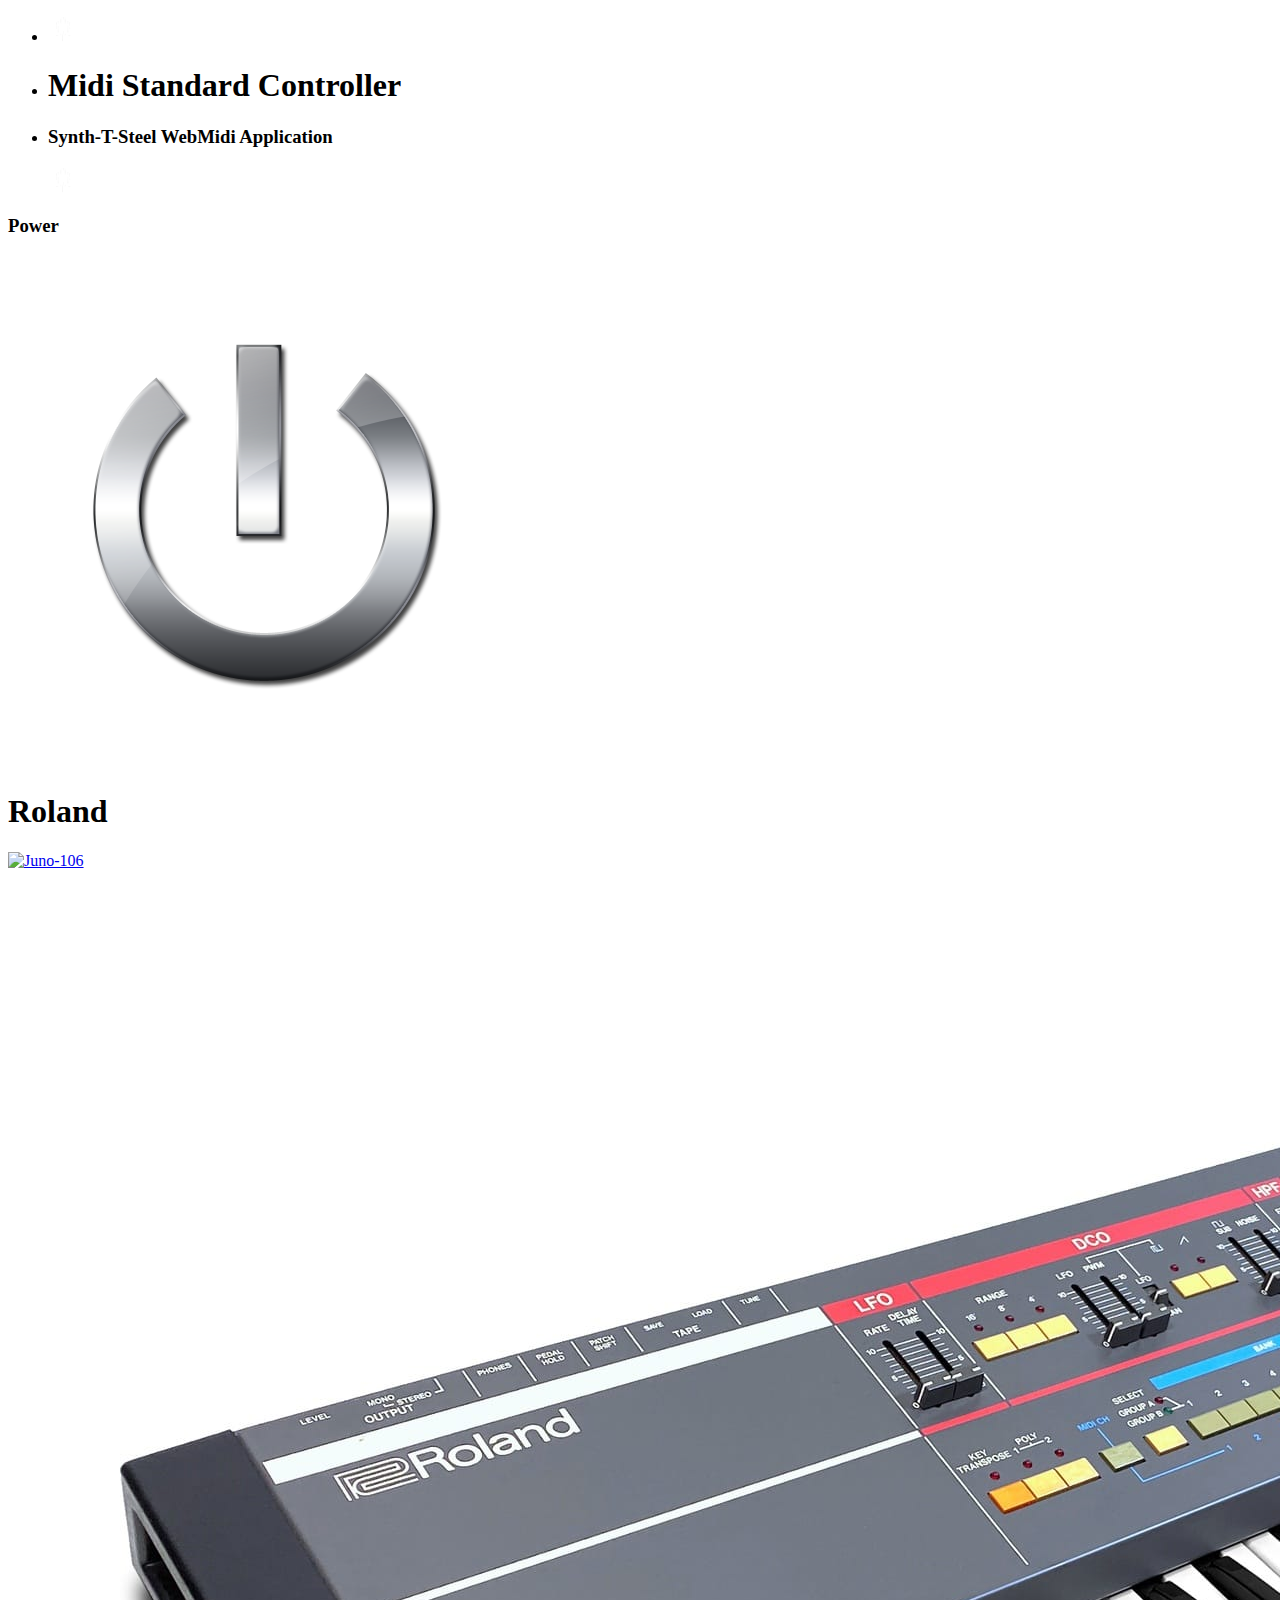
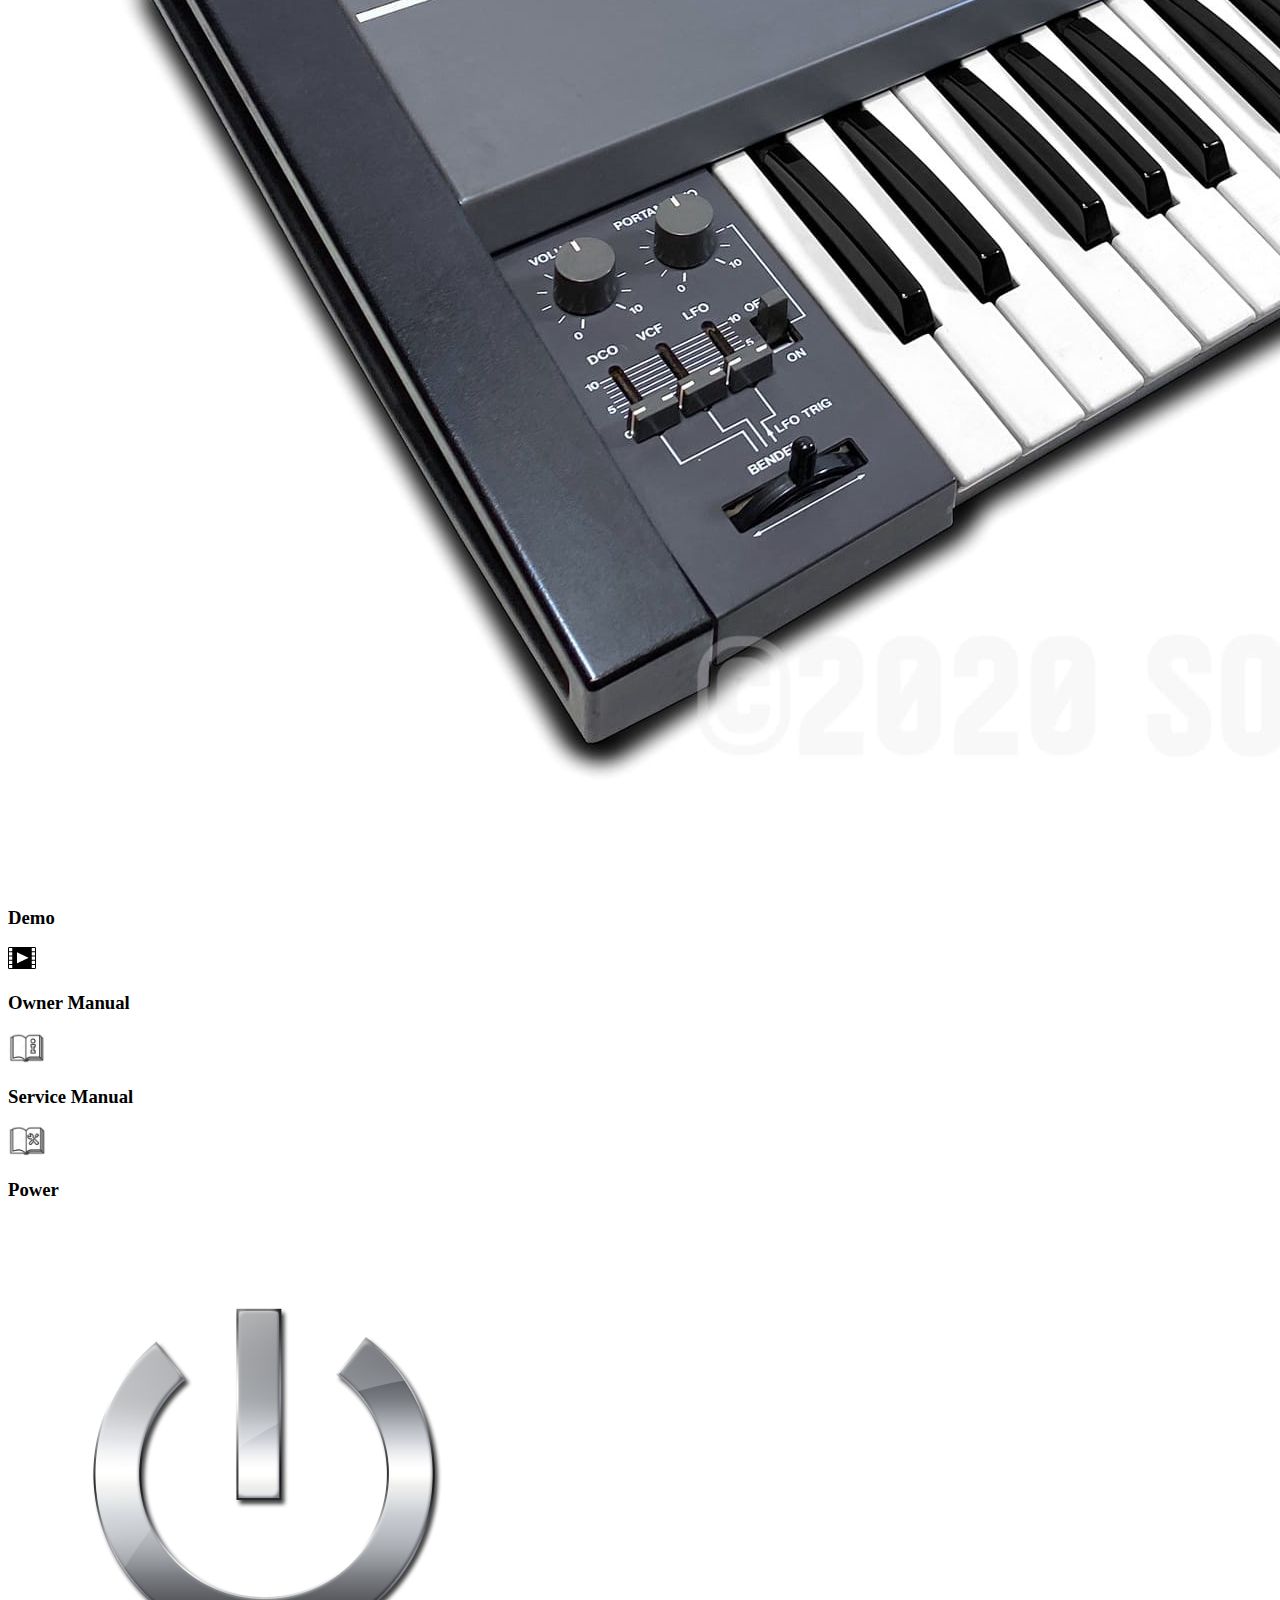
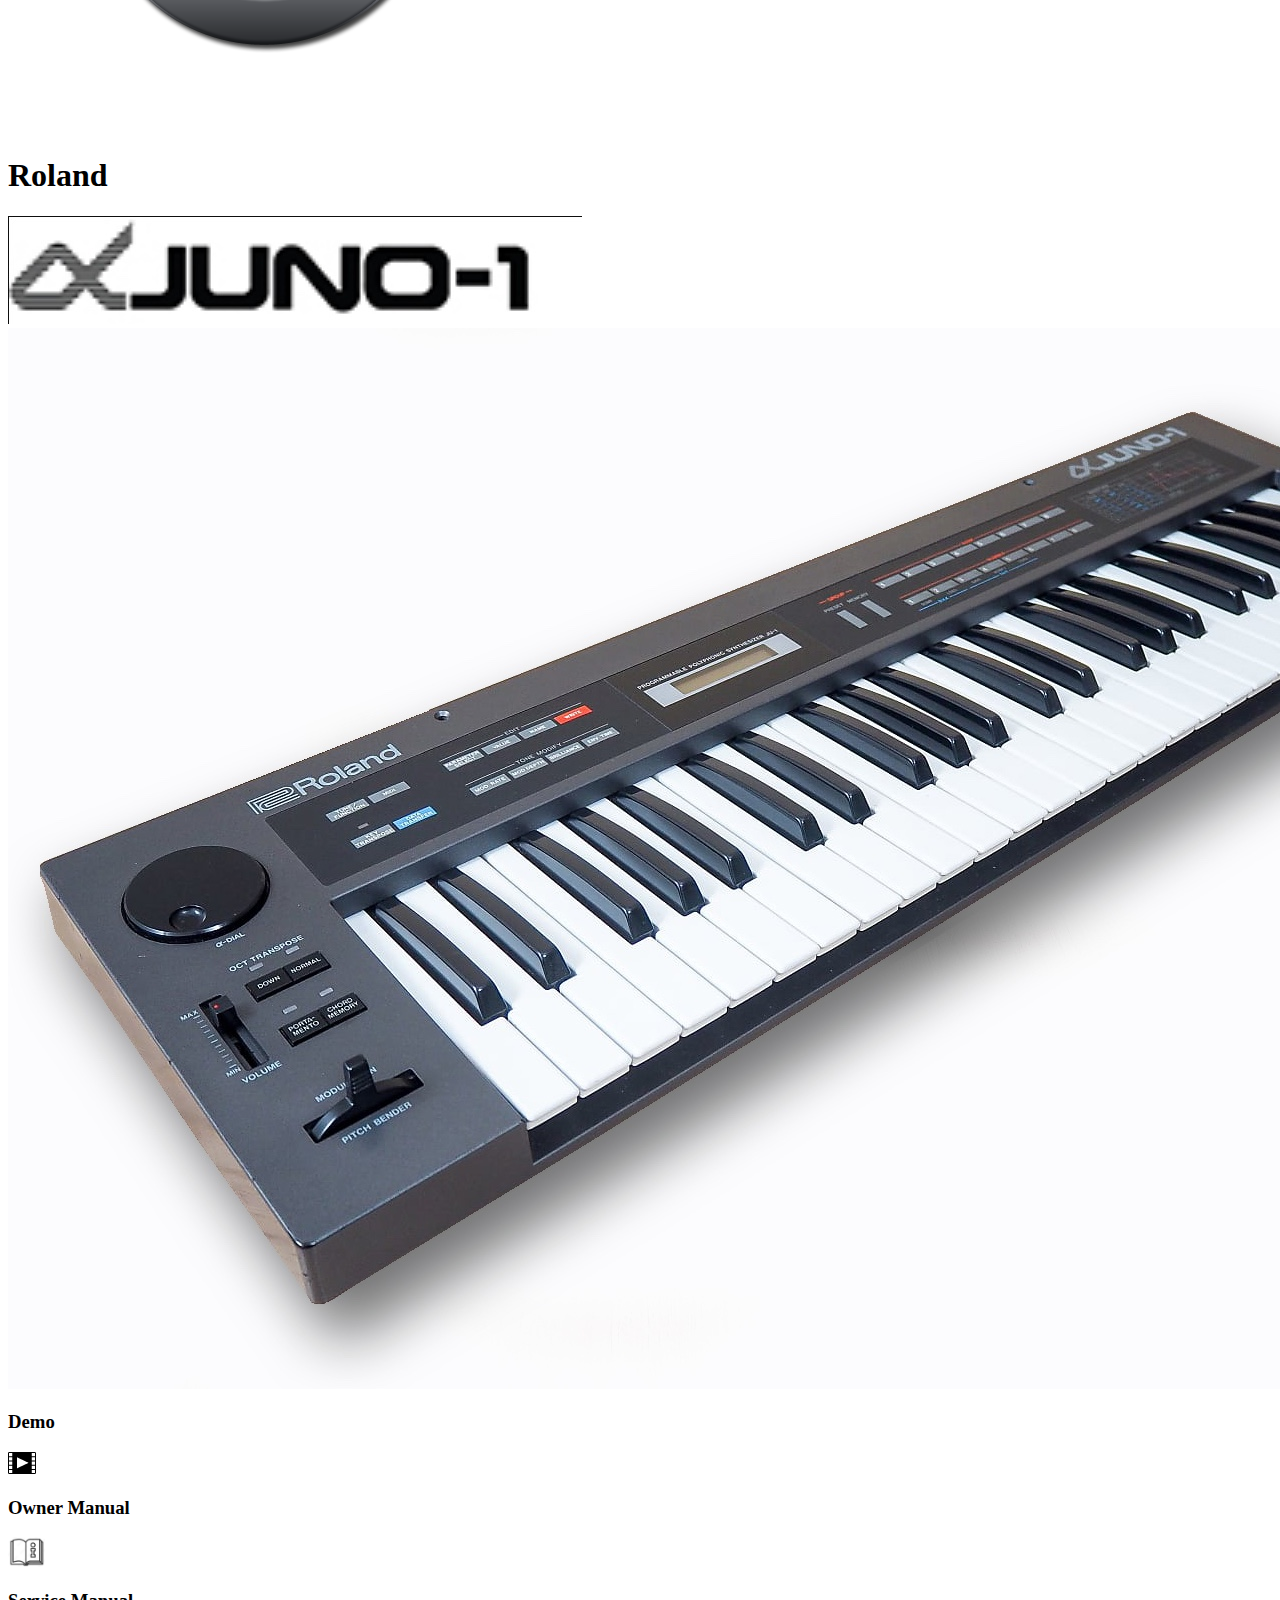
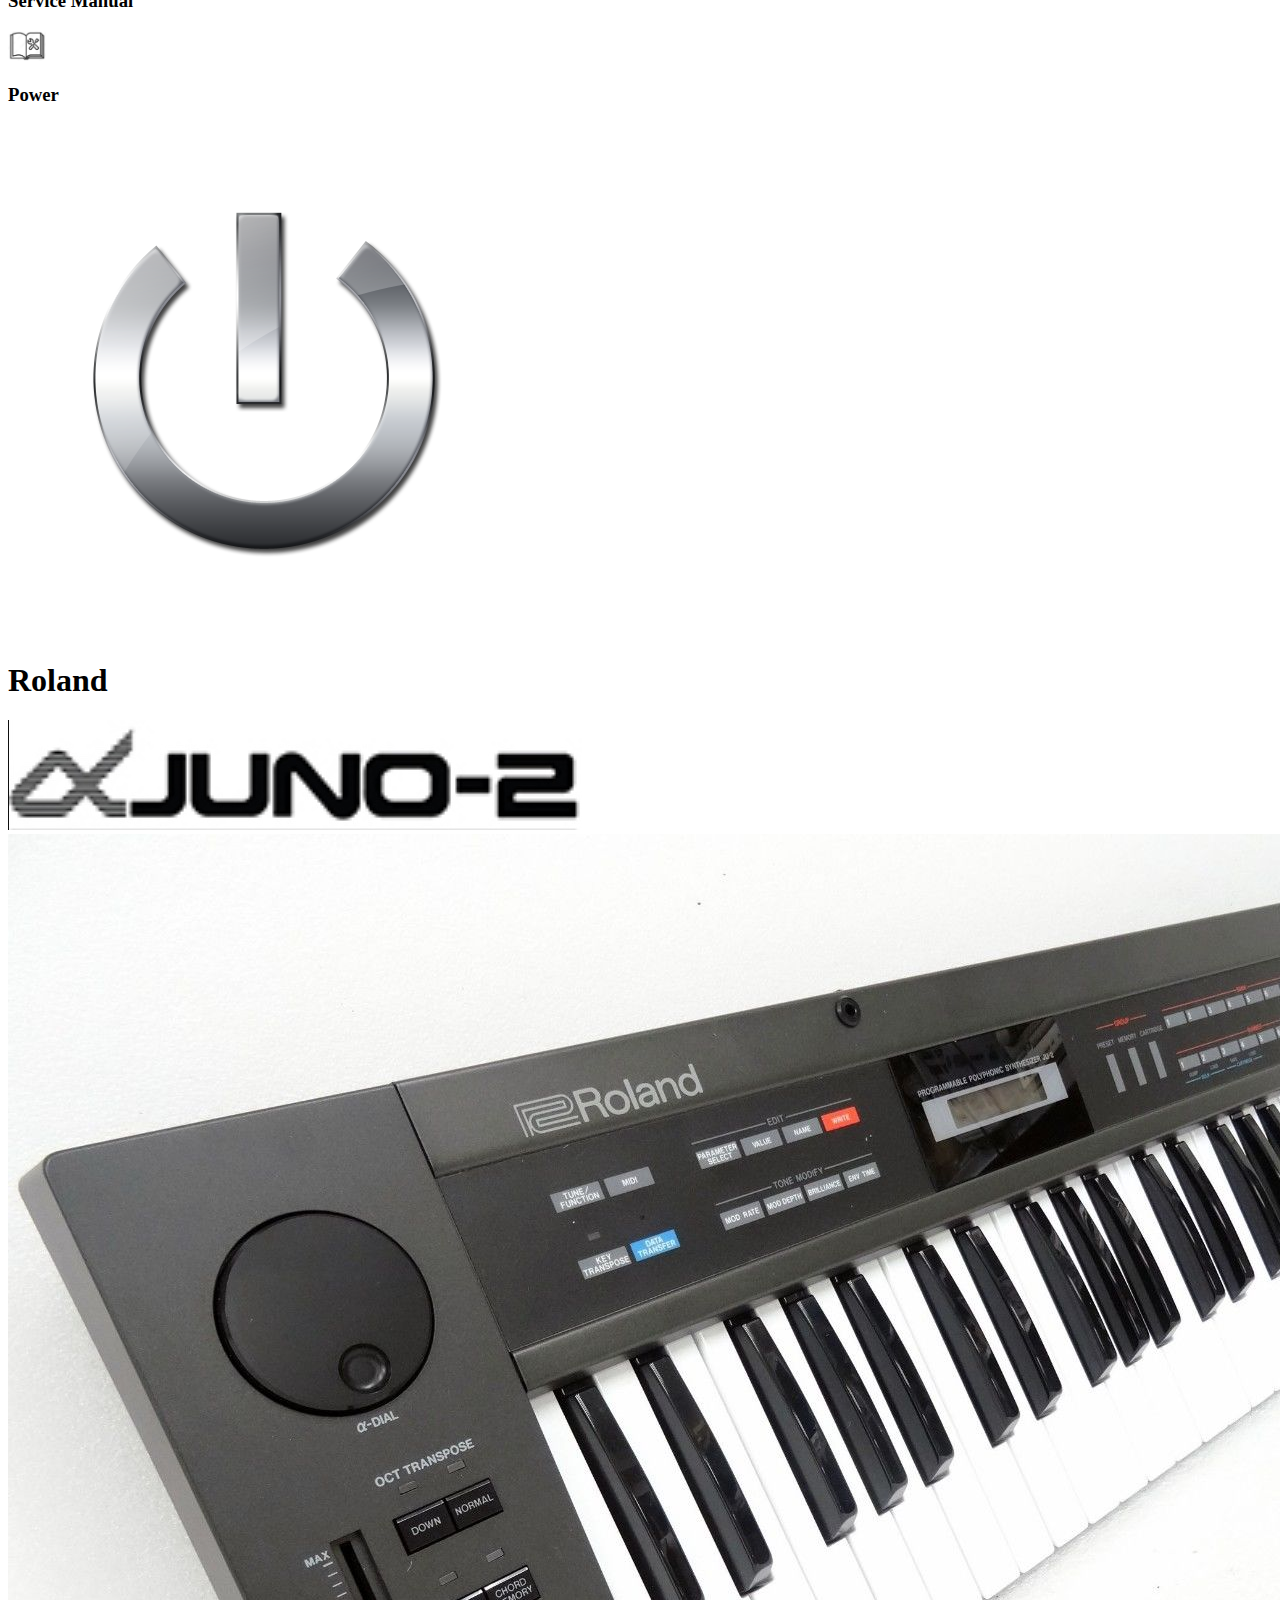
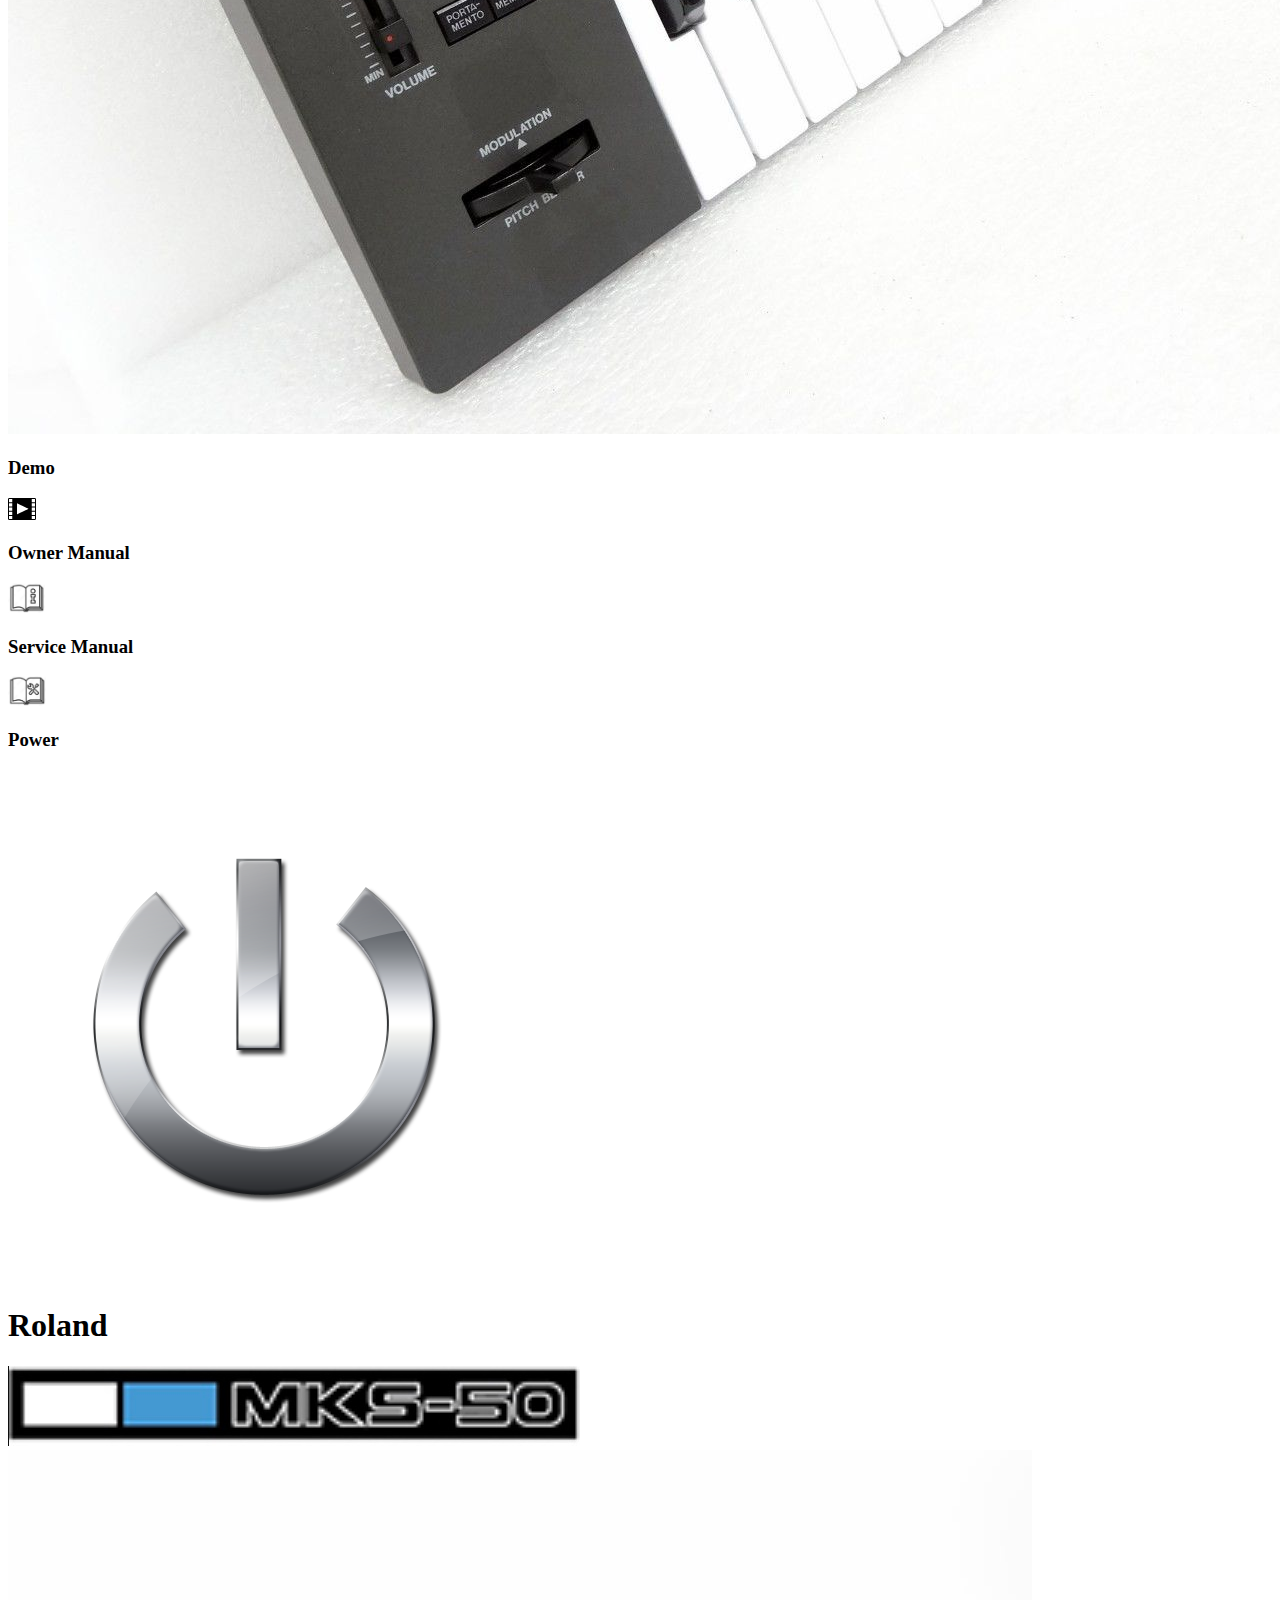
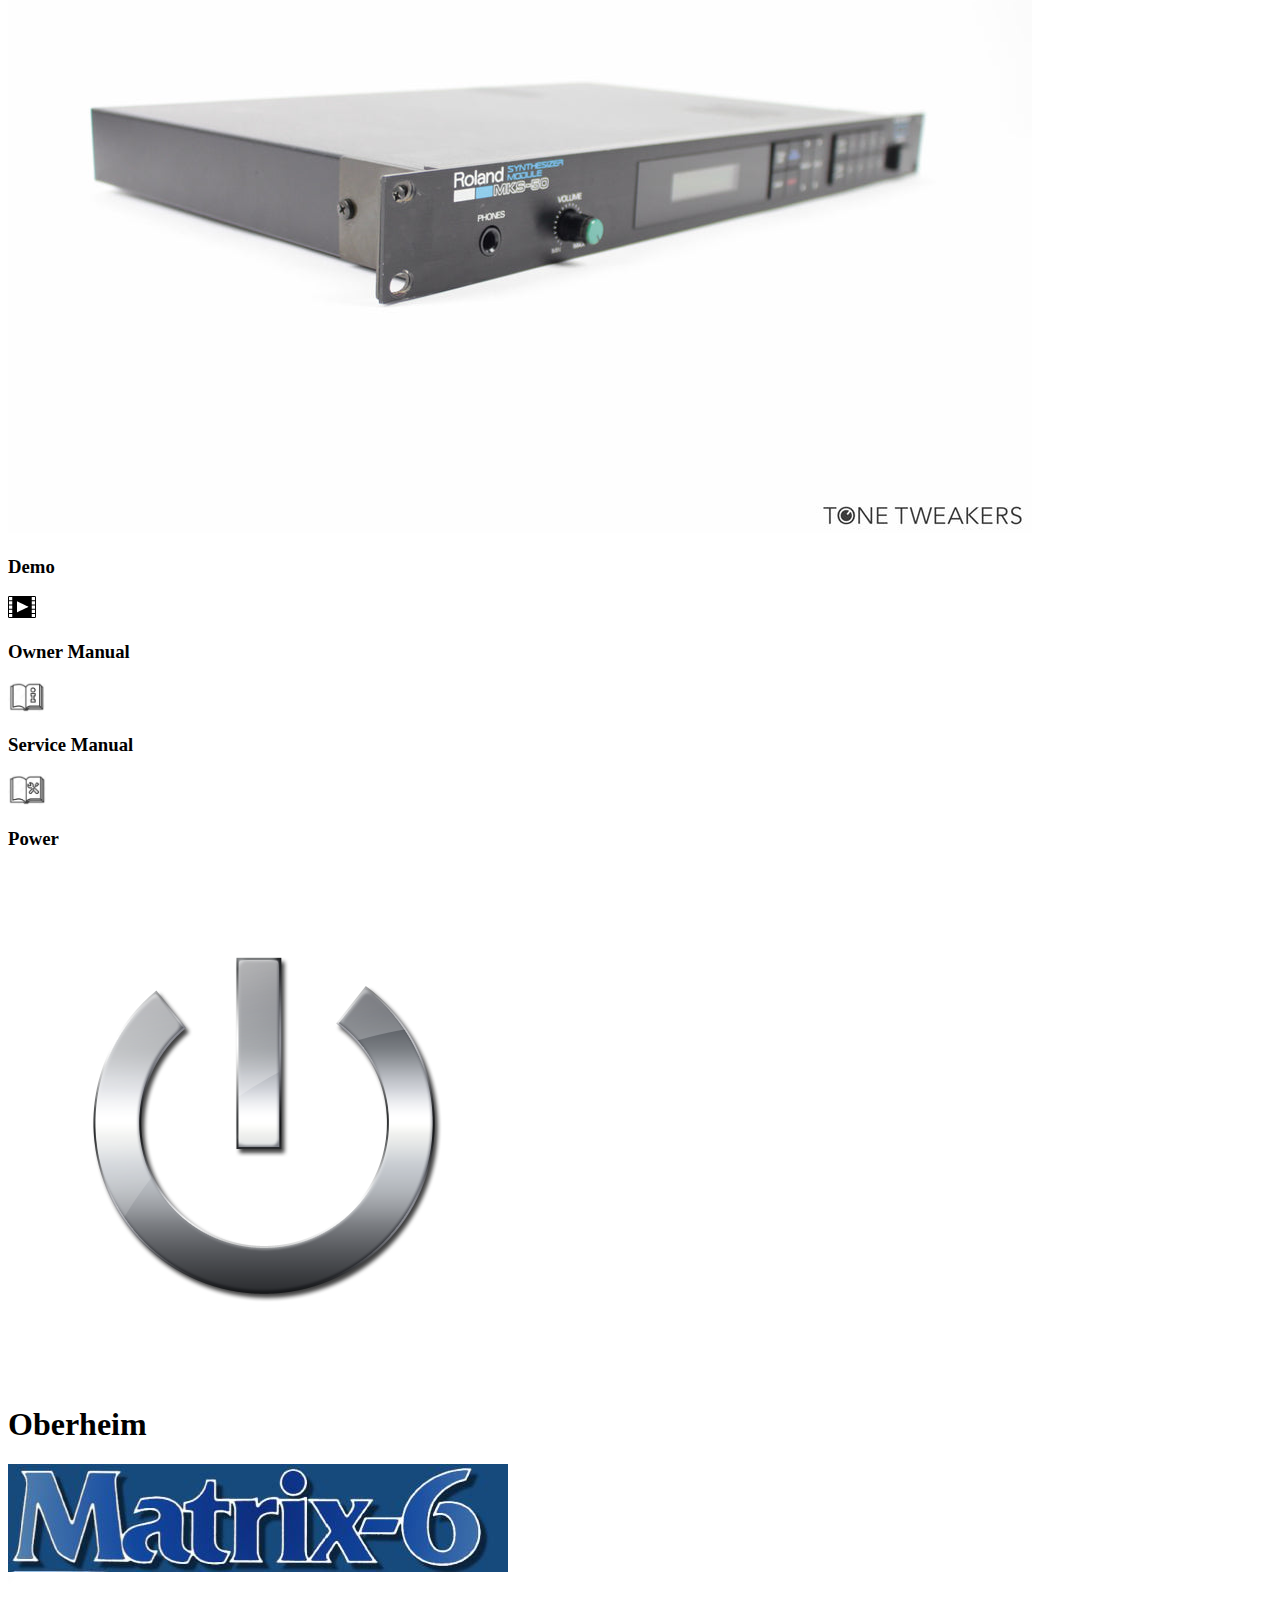
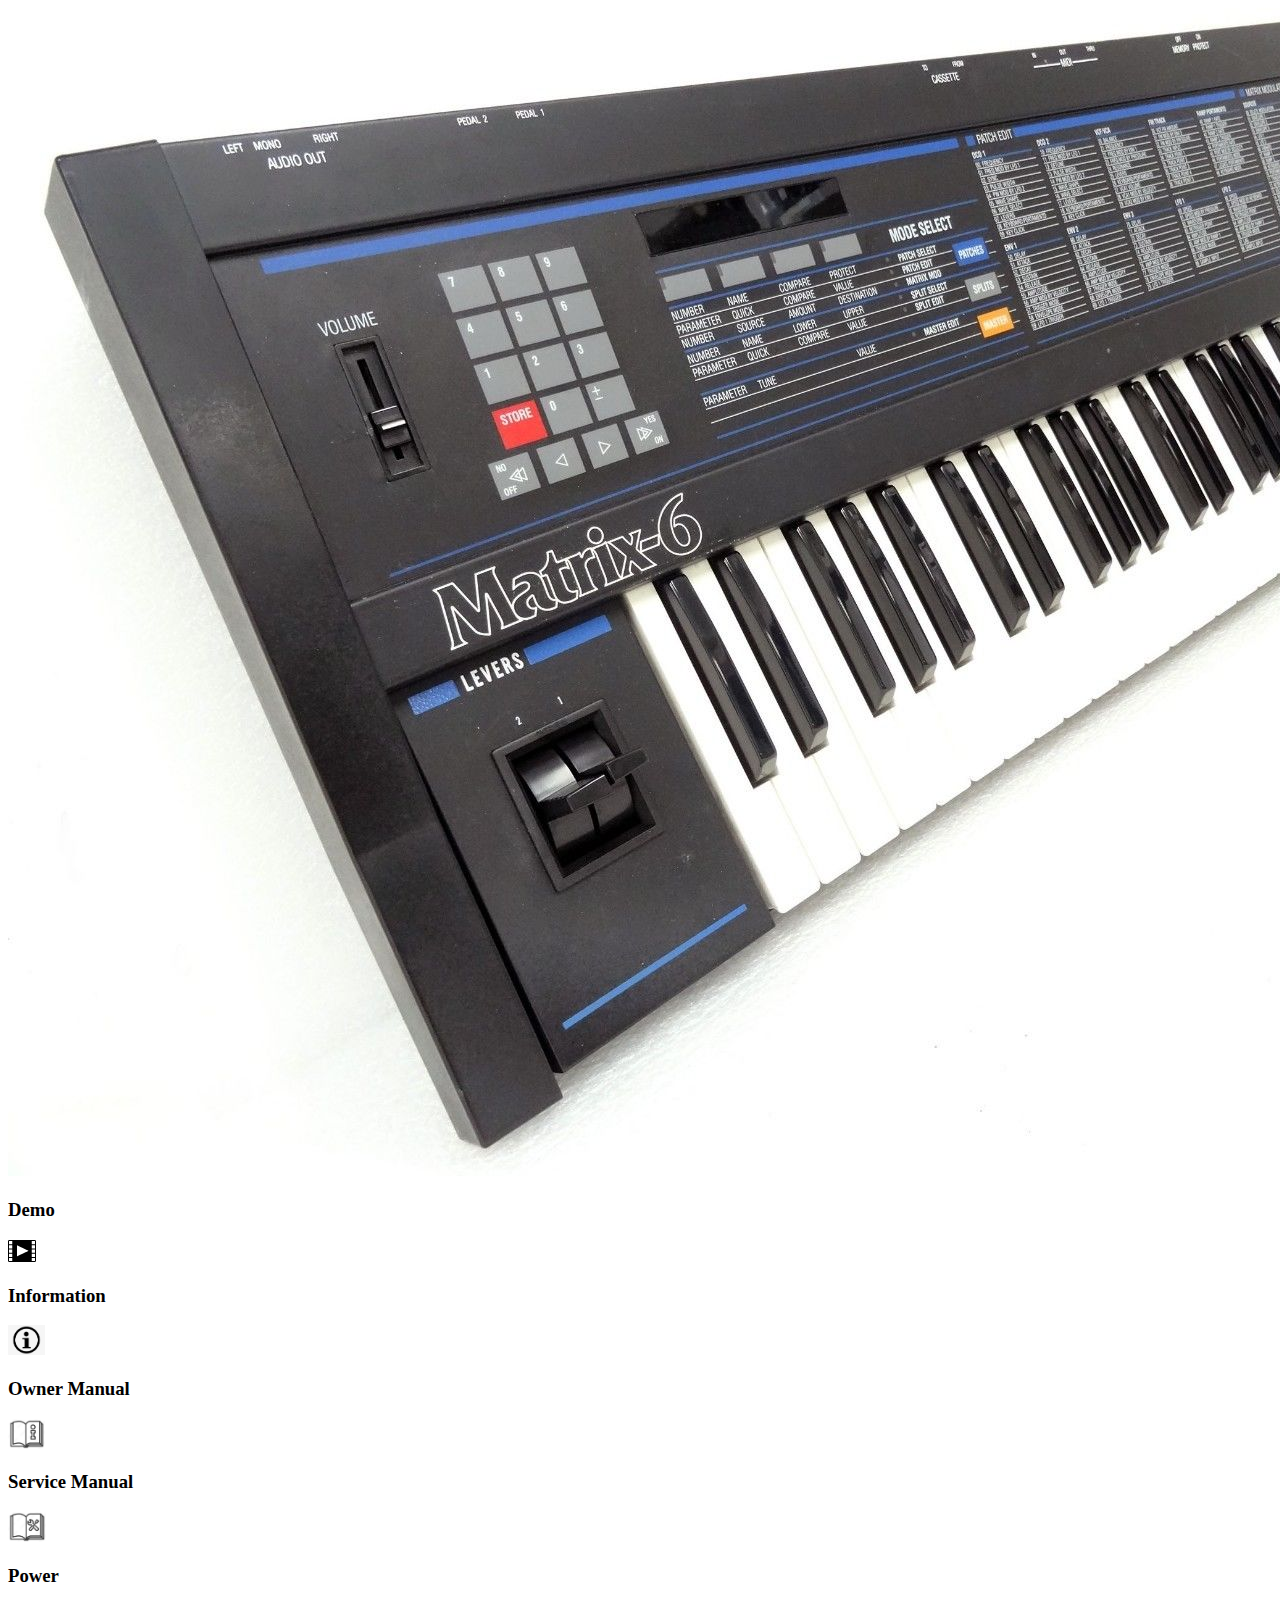
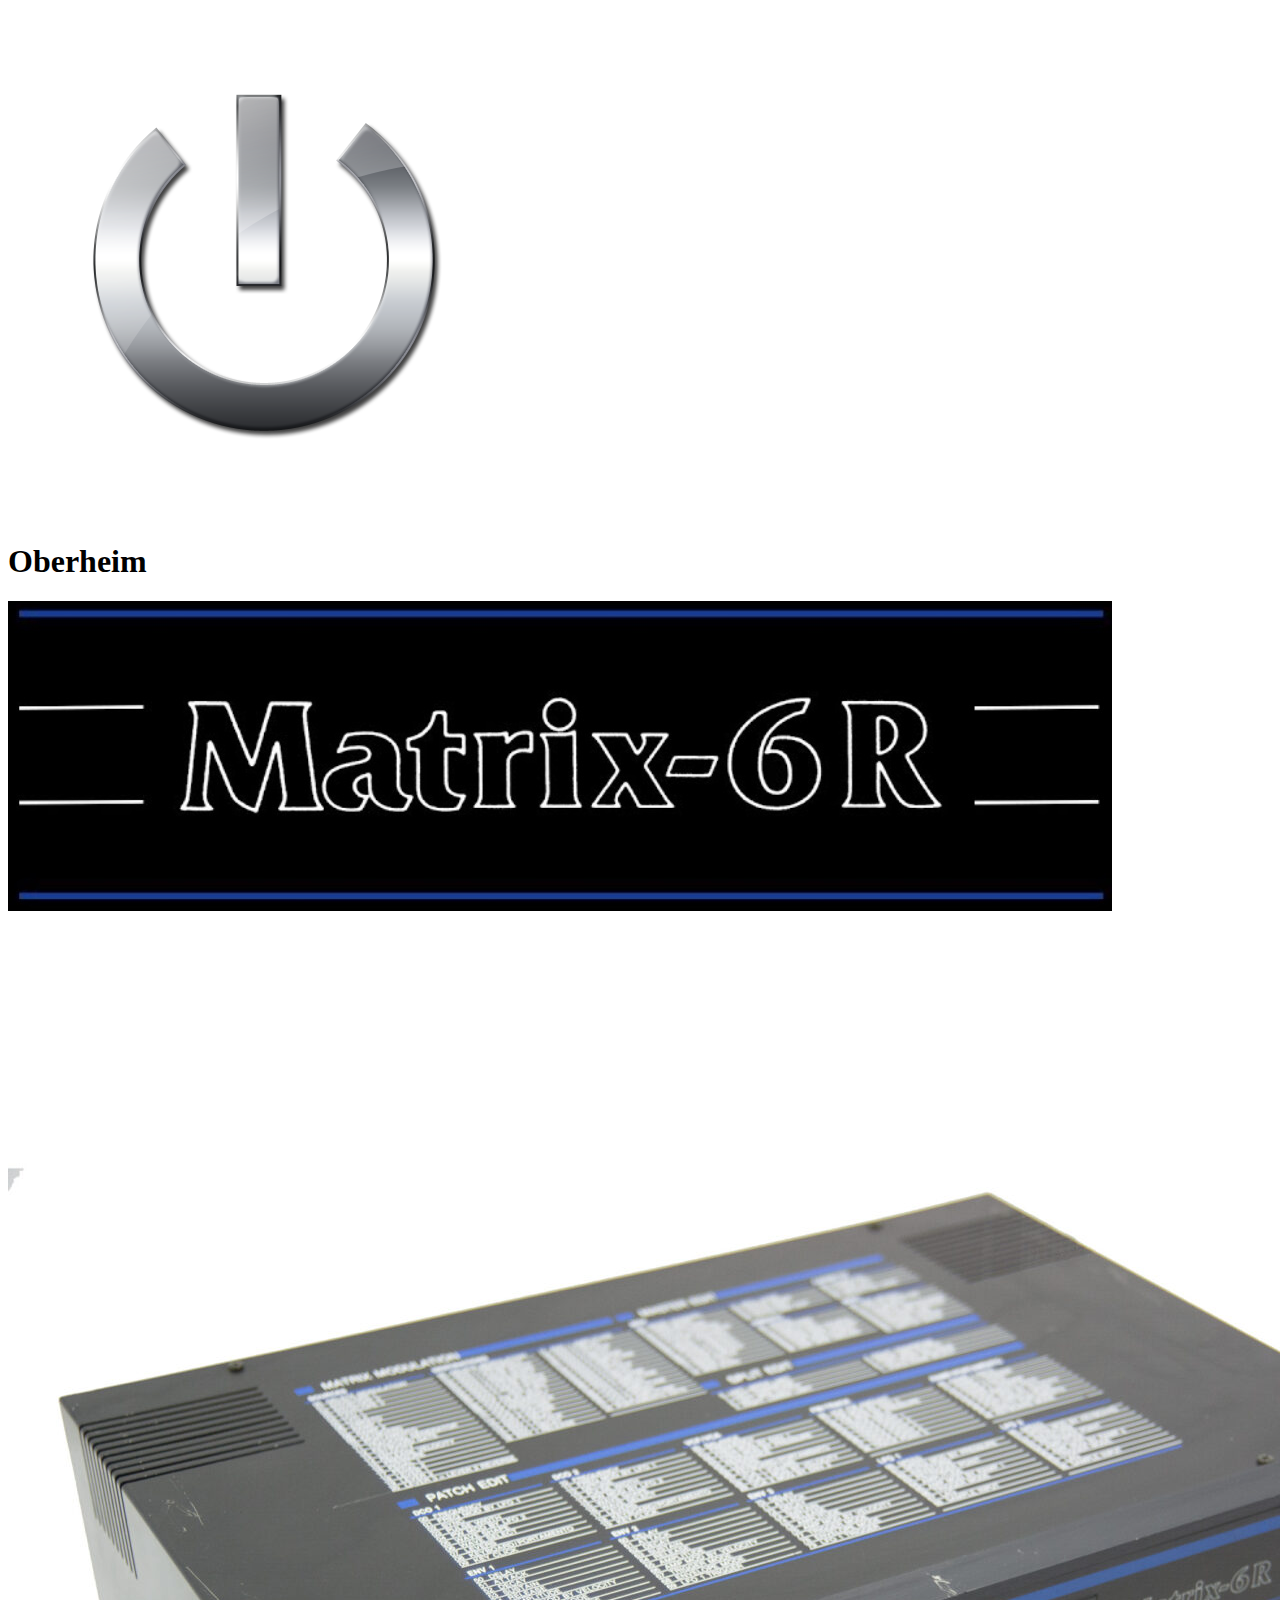
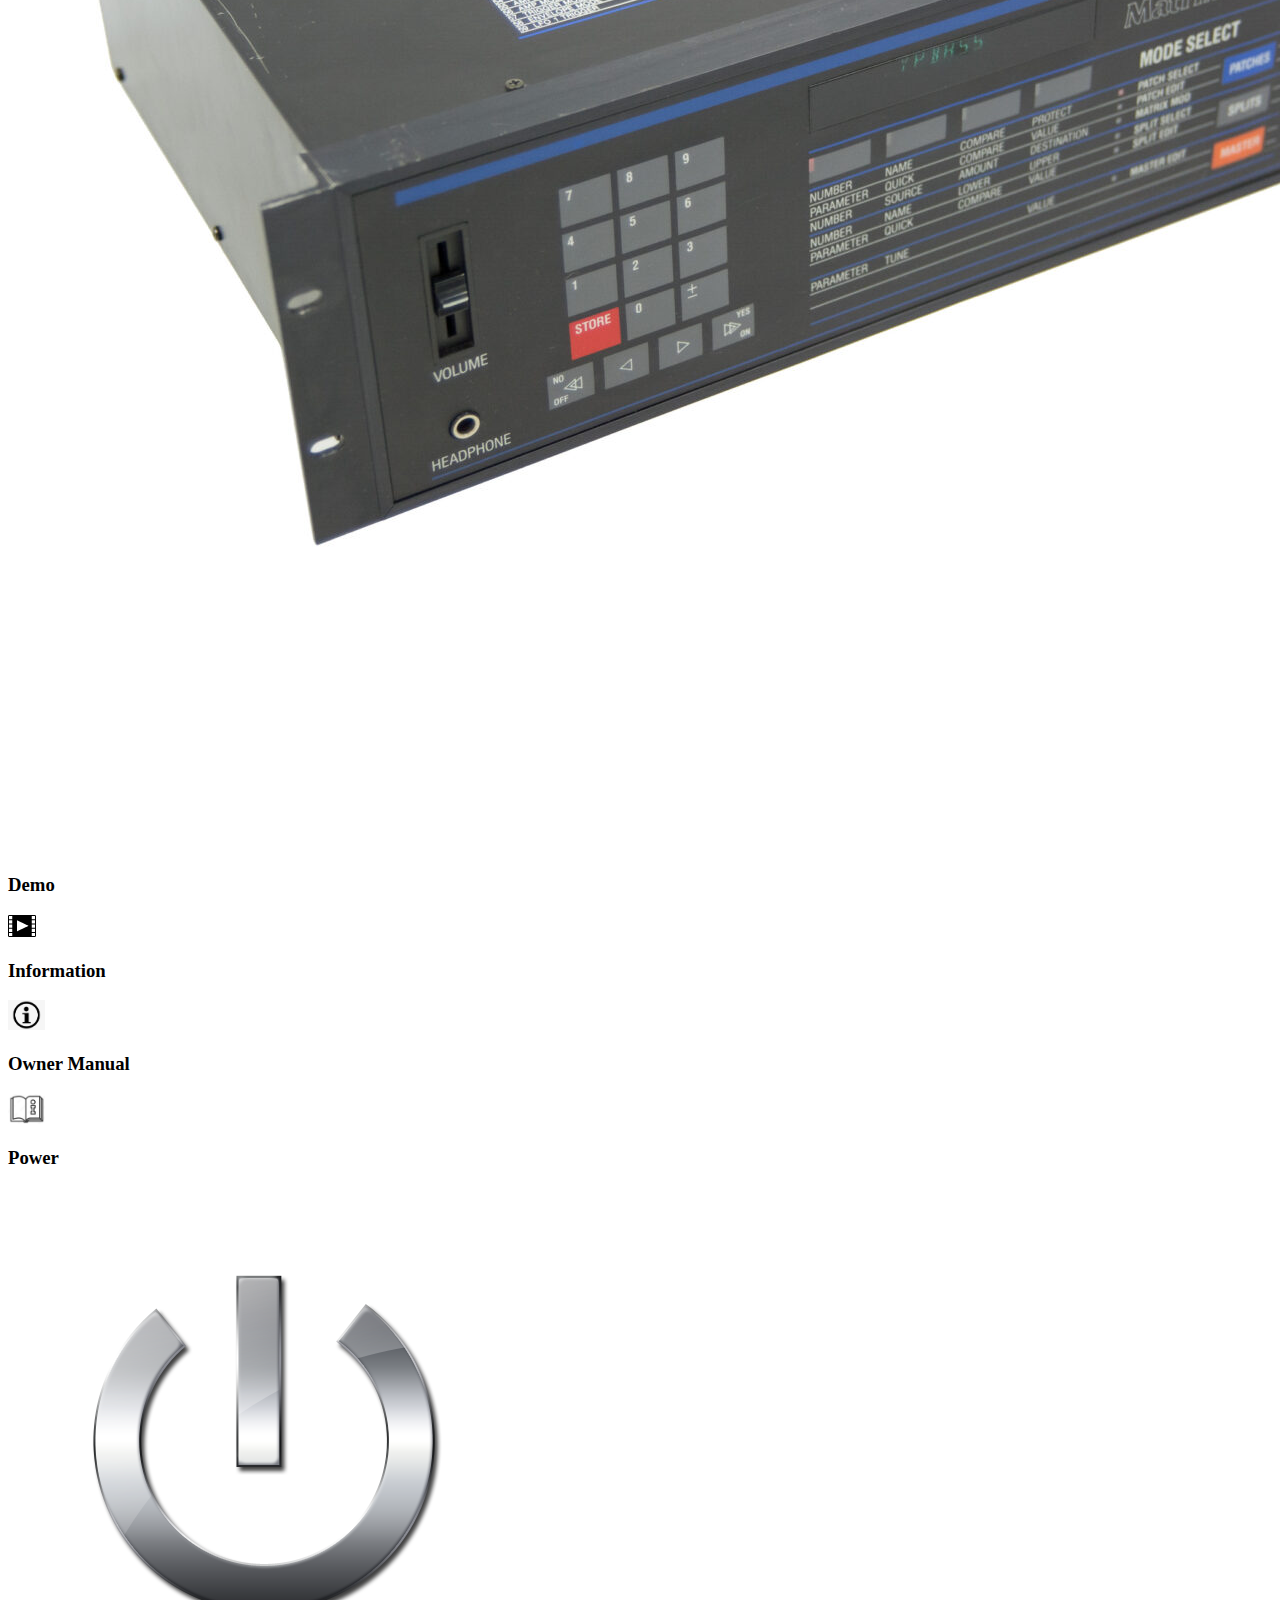
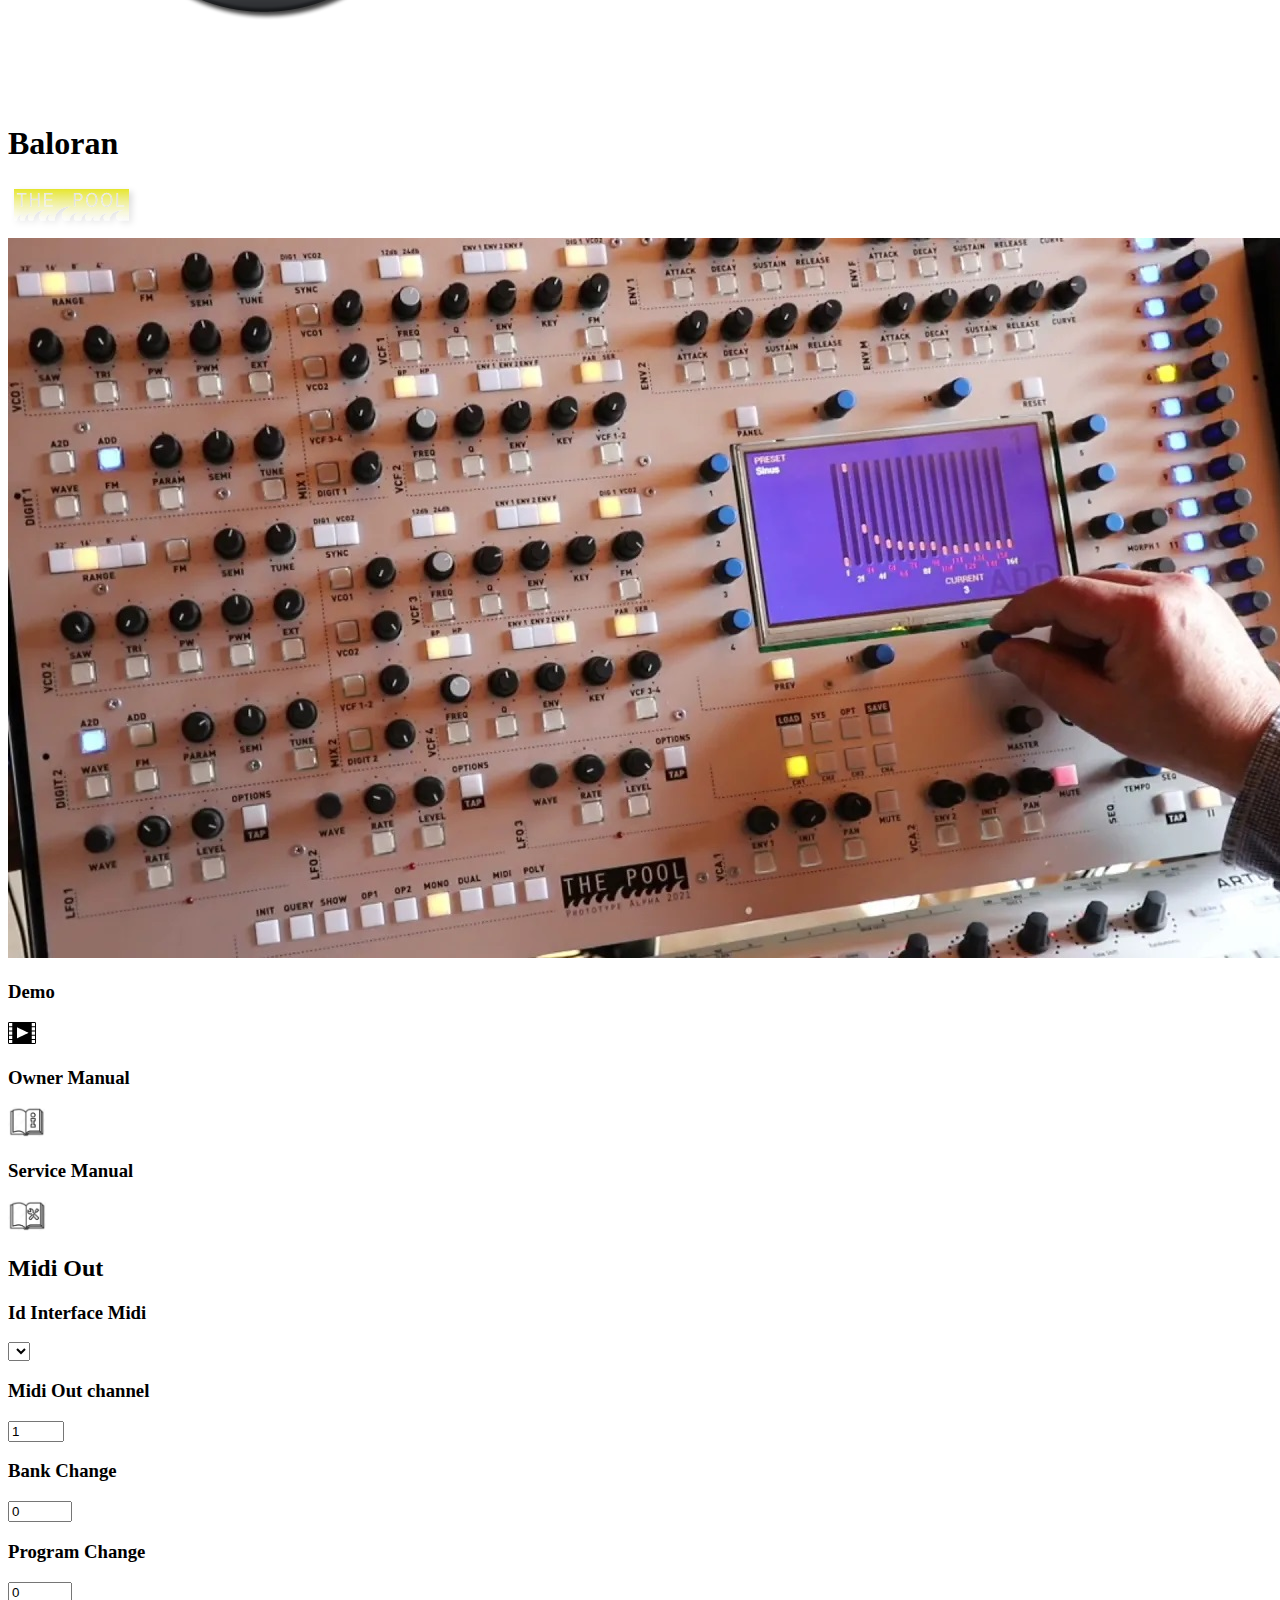
==== index.html @ cd599bf4 "Add files via upload" ====
<!--
    Tony-Steel. 
    30/12/2021. 
    Projet d'application Web Midi
    index.html : Page d'accueil. (Midi Standard)
-->

<!DOCTYPE html>
<html lang="fr">
    <head>
        <meta charset="UTF-8">
        <meta name="viewport" content="width=device-width, initial-scale=1.0">
        <link rel="icon" type="image/png" href="img/icn-STS.png"/>
        <title>T-Steel Web Midi App</title>
        <!-- Lien utile : https://webaudio.github.io/web-midi-api/#webidl-843190470 -->
        
        <link rel="stylesheet" href="css/style.css">   
    </head>


    <body class="unselectable">
        <!--- Barre de navigation -->
        <nav>  
            <ul>
                <li>
                    <div>
                        <img src="img/icn-STS Blanc.png" width="30" height="26" class="">
                    </div>
                </li>
            </ul>
            <ul>
                <li>
                    <h1 >Midi Standard Controller</h1>
                </li>
            </ul>  
            <ul>
                <li>
                    <h3 >Synth-T-Steel WebMidi Application</h3>
                </li>
                <img src="img/icn-STS Blanc.png" width="30" height="26" class="">
            </ul>  
        </nav>
        <!---->
        
        
        <!-- Midi Standard -->
        <main>  
            <!-- Vidéo de présentation -->
            <div class="video invisible"></div>
            <!---->

            <!-- Synths Controllers -->
            <!-- <div id="marques" class="verticale panel"></div> -->
            <div id="marques" class="carousel"></div>
                <!-- https://freefrontend.com/css-carousels/ -->
            <!---->

            <!-- Midi -->
            <section class="midiStandard">

                <!-- Midi Out -->
                <section class="module verticale">
                    <!-- Interface Change -->
                    <div class="verticale">
                        <h2 class="select">Midi Out</h2>
                        <h3  class="select">Id Interface Midi</h3>
                        <select name="intMidiOut" class="intMidi" id="intMidiOut"></select>                        
                        <h3  class="select">Midi Out channel</h3>
                        <input type="number" name="chnMidiOut" id="chnMidiOut" class="val1-16" min="1" max="16" value="1">         

                    <!-- Programme Change -->
                        <h3  class="select">Bank Change</h3>
                        <input type="number" name="bkChgMidiOut" id="bkChgMidiOut" class="val0-127" min="0" max="127" value="0">

                        <h3  class="select">Program Change</h3>
                        <input type="number" name="pgChgMidiOut" id="pgChgMidiOut" class="val0-127" min="0" max="127" value="0">
                    </div>
                    
                </section>  

                <!-- Control Change -->
                <section class="verticale">
                    <!-- Potentiomètre -->
                    <div class="potentiometre" id="stdMidiCtrlChg"></div>
                    <!---->
                </section>
                <!---->

                <!-- Midi In -->
                <section class="infoMidi">
                    <div class="module horizontale">
                        <div class="verticale">
                            <h2 class="select">Midi In</h2>
                            <h3 class="select">Id Interface Midi</h3>
                            <select name="intMidiIn" id="intMidiIn" class="intMidi"></select>
                            
                            <h3  class="select">Midi In channel</h3>
                            <input disabled type="number" name="chnMidiIn"  id="chnMidiIn"  class="val1-16" min="1" max="16" value="1">                         
                            
                            <h2 class="select">Midi Thru</h2>
                            <div class="horizontale">
                                <h3>In .</h3>
                                <div>
                                    <input type="checkbox" name="activeThru" id="activeThru" checked>
                                    <label class="checkbox" for="activeThru">>></label> 
                                </div>
                                <h3>Out .</h3>
                            </div>
                        </div>

                        <div>
                            <h2  class="select">Messages in :</h2>
                            <div class="inline" id="pgChgMidiIn">
                                <h3 >Program change :</h3>
                            </div>

                            <div class="inline" id="noteMidiIn">
                                <h3 >Note :</h3>
                            </div>

                            <div class="inline" id="velMidiIn">
                                <h3 >Velocity :</h3>
                            </div>
                            
                            <div class="inline" id="relMidiIn">
                                <h3 >Release :</h3>
                            </div>

                            <div class="inline" id="pitchMidiIn">
                                <h3 >Pitch bend :</h3>
                            </div>
                            
                            <div class="inline" id="aftchMidiIn">
                                <h3 >Aftertouch :</h3>
                            </div>

                            <div class="inline" id="cChgNumMidiIn">
                                <h3 >Control change num :</h3>
                            </div>
                            
                            <div class="inline" id="cChgMidiIn">
                                <h3 >Control change val :</h3>
                            </div>
                        </div>
                    </div>
                </section>
            </section>
            <!---->

            <!-- Clavier virtuel -->
            <section class="clavier overflowAuto verticale" id="clavier"></section>
            <!---->
            
            <!-- Sequenceur -->
            <div class="verticale sequenceur" id="sequenceur">
                <h2>Sequenceur</h2>
                <h4>Fonctionalité en cours de développement !</h4>
                <!--<iframe 
                    src="./sequenceur.html" 
                    name="Sequenceur"
                    width="1500"
                    height="500">
                </iframe>-->
            </div>
            <!---->

        
            <!-- Interface -->
            <footer class="infoMidi overflowAuto interfaceDetect" id="interfaceDetect">
                <h3 class="erreur" id="listInt">Interface Midi : non reconnue !</h3>
            </footer>    
            <!---->
        </main>
        

        <!-- Script JS -->                
            <!-- jQuery 
                <script src="jQuery.js"></script> 
            -->
            <script src="https://code.jquery.com/jquery-3.6.0.min.js" integrity="sha256-/xUj+3OJU5yExlq6GSYGSHk7tPXikynS7ogEvDej/m4=" crossorigin="anonymous"></script>
            
            <!-- Elements JS -->
            <script src="fonctions.js"></script> 
            <script src="clavier.js"></script>        
            <script src="potentiometre.js"></script> 
            <script src="synths.js"></script>  
            <script src="webmidi.iife.js"></script>
            <script src="WebMidiApp.js"></script>                                   
            <script src="index.js"></script>                                   
            
            <!-- webMidi JS -->
            <!-- webMidi CDN
                <script src="https://cdnjs.cloudflare.com/ajax/libs/p5.js/1.4.0/p5.js"></script>
                <script src="https://cdn.jsdelivr.net/npm/webmidi@3.0.0-alpha.16/dist/webmidi.iife.js"></script>
            -->
        <!---->   
    </body>
</html>
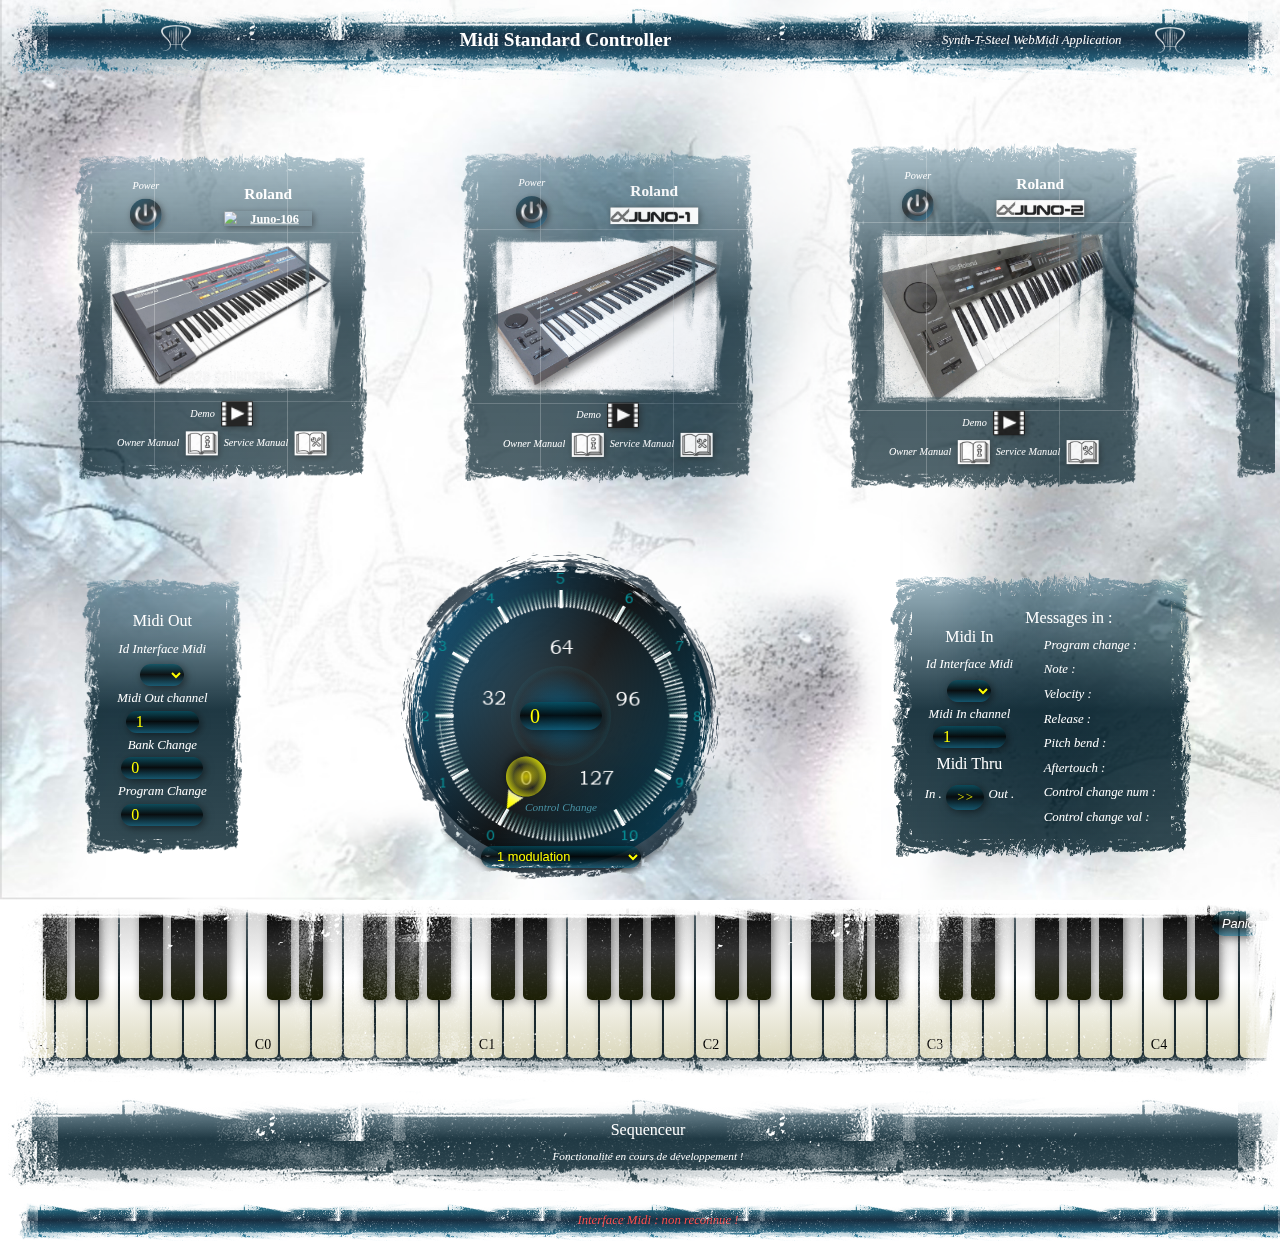
==== commit afd0e99c: "Update index.html" ====
--- a/index.html
+++ b/index.html
@@ -95,7 +95,7 @@
                             <select name="intMidiIn" id="intMidiIn" class="intMidi"></select>
                             
                             <h3  class="select">Midi In channel</h3>
-                            <input disabled type="number" name="chnMidiIn"  id="chnMidiIn"  class="val1-16" min="1" max="16" value="1">                         
+                            <input type="number" name="chnMidiIn"  id="chnMidiIn"  class="val1-16" min="1" max="16" value="1">                         
                             
                             <h2 class="select">Midi Thru</h2>
                             <div class="horizontale">
@@ -195,4 +195,4 @@
             -->
         <!---->   
     </body>
-</html>+</html>
--- a/css/style.css
+++ b/css/style.css
@@ -0,0 +1,1435 @@
+@charset "UTF-8";
+/* --------------------------------------------------------------------------------------------
+    Tony Steel
+
+    Web-Midi-App
+        style.sass
+            08/04/2022
+    -------------------------------------------------------------------------------------------*/
+/* Import */
+/* Tools */
+/* --------------------------------------------------------------------------------------------
+    Tony Steel
+
+    Web-Midi-App
+        _variables.sass
+            08/04/2022
+    -------------------------------------------------------------------------------------------*/
+/* Variables */
+/* Ombre et Lueur au survol */
+/* Fonds (Background) */
+/* Boutons */
+/* fond Potentiometres */
+/* Couleur */
+/* --------------------------------------------------------------------------------------------
+    Tony Steel
+
+    Web-Midi-App
+        _extends.sass
+            08/04/2022
+    -------------------------------------------------------------------------------------------*/
+/* extends */
+.module {
+  display: -webkit-box;
+  display: -ms-flexbox;
+  display: flex;
+  width: auto;
+  max-width: 95vw;
+  height: auto;
+  -ms-flex-wrap: wrap;
+      flex-wrap: wrap;
+  padding: 30px;
+  background: -webkit-gradient(linear, left bottom, left top, from(rgba(1, 30, 41, 0.8)), color-stop(52.21%, rgba(7, 35, 47, 0.9)), to(rgba(18, 82, 111, 0.4)));
+  background: linear-gradient(0deg, rgba(1, 30, 41, 0.8) 0%, rgba(7, 35, 47, 0.9) 52.21%, rgba(18, 82, 111, 0.4) 100%);
+  -webkit-mask-box-image: url("../img/masque-horizontale.png") 100;
+}
+
+.center {
+  display: -webkit-box;
+  display: -ms-flexbox;
+  display: flex;
+  -webkit-box-align: center;
+      -ms-flex-align: center;
+          align-items: center;
+  -webkit-box-pack: center;
+      -ms-flex-pack: center;
+          justify-content: center;
+}
+
+.bottom {
+  display: -webkit-box;
+  display: -ms-flexbox;
+  display: flex;
+  -webkit-box-align: bottom;
+      -ms-flex-align: bottom;
+          align-items: bottom;
+  -webkit-box-pack: center;
+      -ms-flex-pack: center;
+          justify-content: center;
+}
+
+.verticale {
+  display: -webkit-box;
+  display: -ms-flexbox;
+  display: flex;
+  -webkit-box-orient: vertical;
+  -webkit-box-direction: normal;
+      -ms-flex-direction: column;
+          flex-direction: column;
+  -webkit-box-align: center;
+      -ms-flex-align: center;
+          align-items: center;
+}
+
+.horizontale {
+  display: -webkit-box;
+  display: -ms-flexbox;
+  display: flex;
+  -webkit-box-orient: horizontal;
+  -webkit-box-direction: normal;
+      -ms-flex-direction: row;
+          flex-direction: row;
+  -ms-flex-wrap: wrap;
+      flex-wrap: wrap;
+  -webkit-box-align: center;
+      -ms-flex-align: center;
+          align-items: center;
+}
+
+.space-around {
+  width: 100%;
+  -ms-flex-pack: distribute;
+      justify-content: space-around;
+}
+
+/* --------------------------------------------------------------------------------------------
+    Tony Steel
+
+    Web-Midi-App
+        _mixins.sass
+            08/04/2022
+    -------------------------------------------------------------------------------------------*/
+/* Mixins */
+/* General */
+/* --------------------------------------------------------------------------------------------
+    Tony Steel
+
+    Web-Midi-App
+        _body.sass
+            08/04/2022
+    -------------------------------------------------------------------------------------------*/
+/* Corps de la page */
+body {
+  background: transparent url("../img/Cerfs Volants.png") 0% 0% no-repeat padding-box;
+  background-attachment: fixed;
+  background-size: cover;
+  max-width: 1500px;
+}
+
+main {
+  width: 99vw;
+  margin-top: 30px;
+  padding-top: 1px;
+  -webkit-box-orient: vertical;
+  -webkit-box-direction: normal;
+      -ms-flex-direction: column;
+          flex-direction: column;
+  -ms-flex-pack: distribute;
+      justify-content: space-around;
+}
+
+.unselectable {
+  -webkit-user-select: none;
+     -moz-user-select: none;
+      -ms-user-select: none;
+          user-select: none;
+}
+
+/* Texte */
+html {
+  font-family: Bookman Old Style;
+  font-size: 16px;
+  font-style: normal;
+  font-weight: normal;
+  text-align: left;
+  vertical-align: top;
+  color: white;
+}
+
+a {
+  display: -webkit-box;
+  display: -ms-flexbox;
+  display: flex;
+  text-align: center;
+  font-size: 0.8em;
+  font-weight: normal;
+  font-style: italic;
+  color: white;
+}
+
+h1 {
+  font-size: 1.2em;
+  font-style: normal;
+  font-weight: bold;
+  margin: 0.4rem;
+}
+
+h2 {
+  font-size: 1em;
+  font-weight: normal;
+  font-style: normal;
+  color: white;
+  margin: 0.4rem;
+}
+
+h3 {
+  font-size: 0.8em;
+  font-weight: normal;
+  font-style: italic;
+  color: white;
+  margin: 0.3rem;
+}
+
+h4 {
+  font-size: 0.7em;
+  font-weight: normal;
+  font-style: italic;
+  color: white;
+  margin: 0.3rem;
+}
+
+p {
+  color: yellow;
+  margin: 0.2rem;
+}
+
+/* --------------------------------------------------------------------------------------------
+    Tony Steel
+
+    Web-Midi-App
+        _nav.sass
+            08/04/2022
+    -------------------------------------------------------------------------------------------*/
+/* Barre de navigation */
+nav {
+  z-index: 3;
+  width: 100vw;
+  height: 80px;
+  position: fixed;
+  margin-top: -30px;
+  background: -webkit-gradient(linear, left bottom, left top, from(rgba(21, 126, 164, 0.9)), color-stop(52.21%, rgba(10, 33, 53, 0.95)), to(rgba(17, 134, 163, 0.9)));
+  background: linear-gradient(0deg, rgba(21, 126, 164, 0.9) 0%, rgba(10, 33, 53, 0.95) 52.21%, rgba(17, 134, 163, 0.9) 100%);
+  -webkit-mask-box-image: url("../img/Trame2.png") 40 repeat;
+  display: -webkit-box;
+  display: -ms-flexbox;
+  display: flex;
+  -ms-flex-pack: distribute;
+      justify-content: space-around;
+}
+
+nav > ul {
+  list-style: none;
+  display: -webkit-box;
+  display: -ms-flexbox;
+  display: flex;
+  -webkit-box-pack: center;
+      -ms-flex-pack: center;
+          justify-content: center;
+  -webkit-column-gap: 1em;
+          column-gap: 1em;
+  -webkit-box-align: center;
+      -ms-flex-align: center;
+          align-items: center;
+}
+
+#thePool {
+  display: -webkit-box;
+  display: -ms-flexbox;
+  display: flex;
+  -webkit-box-align: center;
+      -ms-flex-align: center;
+          align-items: center;
+}
+
+/* --------------------------------------------------------------------------------------------
+    Tony Steel
+
+    Web-Midi-App
+        _footer.sass
+            08/04/2022
+    -------------------------------------------------------------------------------------------*/
+/* Pied de page */
+.interfaceDetect {
+  width: 100vw;
+  height: 40px;
+  text-align: center;
+  background: -webkit-gradient(linear, left bottom, left top, from(rgba(21, 126, 164, 0.9)), color-stop(52.21%, rgba(10, 33, 53, 0.95)), to(rgba(17, 134, 163, 0.9)));
+  background: linear-gradient(0deg, rgba(21, 126, 164, 0.9) 0%, rgba(10, 33, 53, 0.95) 52.21%, rgba(17, 134, 163, 0.9) 100%);
+  -webkit-mask-box-image: url("../img/Trame2.png") 50 repeat;
+}
+
+.interfaceDetect > h3 {
+  color: white;
+  margin-top: 12px;
+}
+
+.interfaceDetect .erreur {
+  color: #f94c4c;
+}
+
+/* Layout */
+/* --------------------------------------------------------------------------------------------
+    Tony Steel
+
+    Web-Midi-App
+        _panel.sass
+            08/04/2022
+    -------------------------------------------------------------------------------------------*/
+/* Panneau de controls modulaires */
+.panel {
+  display: -webkit-box;
+  display: -ms-flexbox;
+  display: flex;
+  -ms-flex-wrap: wrap;
+      flex-wrap: wrap;
+  -ms-flex-pack: distribute;
+      justify-content: space-around;
+  -webkit-box-align: center;
+      -ms-flex-align: center;
+          align-items: center;
+  justify-items: center;
+  align-items: center;
+  width: 100vw;
+  padding-top: 50px;
+  /* @extend pour l'exercice mais dans ce cas présent il ne sert à rien */
+}
+
+.midiStandard {
+  display: -webkit-box;
+  display: -ms-flexbox;
+  display: flex;
+  -ms-flex-wrap: wrap;
+      flex-wrap: wrap;
+  -ms-flex-pack: distribute;
+      justify-content: space-around;
+  -webkit-box-align: center;
+      -ms-flex-align: center;
+          align-items: center;
+  margin-top: 60px;
+}
+
+.stdMidiCtrlChg > h3 {
+  color: black;
+}
+
+.infoMidi {
+  margin: 10px;
+  display: -webkit-box;
+  display: -ms-flexbox;
+  display: flex;
+  -webkit-box-orient: vertical;
+  -webkit-box-direction: normal;
+      -ms-flex-direction: column;
+          flex-direction: column;
+  -webkit-box-align: top;
+      -ms-flex-align: top;
+          align-items: top;
+  margin-left: 10px;
+}
+
+.visusysex {
+  width: 270px;
+  height: 30px;
+  display: -webkit-box;
+  display: -ms-flexbox;
+  display: flex;
+}
+
+.overflowAuto {
+  overflow: auto;
+}
+
+.overflowScroll {
+  overflow: scroll;
+}
+
+.overflowHidden {
+  overflow: hidden;
+}
+
+.inline {
+  display: -webkit-box;
+  display: -ms-flexbox;
+  display: flex;
+  -webkit-box-orient: horizontal;
+  -webkit-box-direction: normal;
+      -ms-flex-direction: row;
+          flex-direction: row;
+  -webkit-box-pack: start;
+      -ms-flex-pack: start;
+          justify-content: flex-start;
+  -webkit-box-align: center;
+      -ms-flex-align: center;
+          align-items: center;
+  padding-left: 20px;
+}
+
+ul {
+  display: -webkit-box;
+  display: -ms-flexbox;
+  display: flex;
+  -ms-flex-pack: distribute;
+      justify-content: space-around;
+  list-style-type: none;
+}
+
+li {
+  margin: 10px;
+}
+
+.power {
+  border-radius: 20px;
+}
+
+.power:hover {
+  -webkit-filter: sepia(100%);
+          filter: sepia(100%);
+}
+
+.cell {
+  width: 84px;
+  height: 90p;
+  padding: 4px;
+  display: -webkit-box;
+  display: -ms-flexbox;
+  display: flex;
+  -webkit-box-pack: center;
+      -ms-flex-pack: center;
+          justify-content: center;
+  -webkit-box-align: center;
+      -ms-flex-align: center;
+          align-items: center;
+  margin-top: 0px;
+  /*border: 1px solid rgb(255, 255, 255);*/
+}
+
+.cell-double {
+  width: 176px;
+  height: 84px;
+  display: -webkit-box;
+  display: -ms-flexbox;
+  display: flex;
+  -webkit-box-pack: center;
+      -ms-flex-pack: center;
+          justify-content: center;
+  -webkit-box-align: center;
+      -ms-flex-align: center;
+          align-items: center;
+  /*border: 1px solid rgb(255, 255, 255);*/
+}
+
+.cell-demi-double {
+  width: 164px;
+  height: 42px;
+  display: -webkit-box;
+  display: -ms-flexbox;
+  display: flex;
+  -webkit-box-pack: center;
+      -ms-flex-pack: center;
+          justify-content: center;
+  -webkit-box-align: center;
+      -ms-flex-align: center;
+          align-items: center;
+  /*border: 1px solid rgb(255, 255, 255);*/
+}
+
+.titre {
+  padding-top: 0px;
+}
+
+/*--------------------------------------------------------------------------------------------------*/
+/* Sequenceur */
+.seq {
+  width: auto;
+  height: auto;
+  -ms-flex-wrap: wrap;
+      flex-wrap: wrap;
+  -webkit-box-pack: center;
+      -ms-flex-pack: center;
+          justify-content: center;
+  margin: 10px;
+}
+
+.seqCmd {
+  margin-top: 10px;
+}
+
+/* Components */
+/* --------------------------------------------------------------------------------------------
+    Tony Steel
+
+    Web-Midi-App
+        _image.sass
+            08/04/2022
+    -------------------------------------------------------------------------------------------*/
+/* Images */
+img {
+  margin: 3px;
+  font-size: 1.2em;
+  font-style: normal;
+  font-weight: bold;
+}
+
+.image {
+  width: 300px;
+  -webkit-mask-box-image: url("../img/Trame2.png");
+}
+
+.logo {
+  -webkit-box-shadow: 2px 2px 8px 0px rgba(0, 0, 0, 0.5);
+          box-shadow: 2px 2px 8px 0px rgba(0, 0, 0, 0.5);
+  width: 110px;
+}
+
+.logo:hover {
+  -webkit-box-shadow: 0px 0px 15px 2px rgba(255, 255, 255, 0.4);
+          box-shadow: 0px 0px 15px 2px rgba(255, 255, 255, 0.4);
+}
+
+.icn {
+  width: 40px;
+  background: linear-gradient(-30deg, rgba(0, 99, 152, 0.7) 0%, rgba(0, 0, 0, 0.8) 50%, #094762 100%);
+  -webkit-box-shadow: 2px 2px 8px 0px rgba(0, 0, 0, 0.5);
+          box-shadow: 2px 2px 8px 0px rgba(0, 0, 0, 0.5);
+}
+
+.icn:hover {
+  -webkit-box-shadow: 0px 0px 15px 2px rgba(255, 255, 255, 0.4);
+          box-shadow: 0px 0px 15px 2px rgba(255, 255, 255, 0.4);
+}
+
+/* Vidéos en incrustation */
+.video {
+  z-index: 2;
+  position: absolute;
+  width: 70vw;
+  height: 40vw;
+  margin: 10vw;
+  top: 2em;
+  left: 1em;
+  background: -webkit-gradient(linear, left bottom, left top, from(rgba(1, 30, 41, 0.7)), color-stop(52.21%, rgba(7, 48, 59, 0.8)), to(rgba(67, 103, 128, 0.6)));
+  background: linear-gradient(0deg, rgba(1, 30, 41, 0.7) 0%, rgba(7, 48, 59, 0.8) 52.21%, rgba(67, 103, 128, 0.6) 100%);
+  -webkit-mask-box-image: url("../img/masque-horizontale.png") 100;
+}
+
+.invisible {
+  display: none;
+}
+
+iframe {
+  width: 100%;
+  height: 100%;
+  margin: 0vw;
+}
+
+/* --------------------------------------------------------------------------------------------
+    Tony Steel
+
+    Web-Midi-App
+        _body.sass
+            08/04/2022
+    -------------------------------------------------------------------------------------------*/
+/* Clavier virtuel: 10 octaves de C-1 à C9 */
+.clavier {
+  z-index: 1;
+  width: 97.5vw;
+  height: 180px;
+  padding: 10px;
+  display: -webkit-box;
+  display: -ms-flexbox;
+  display: flex;
+  position: -webkit-sticky;
+  position: sticky;
+  top: 70px;
+  -webkit-box-align: start;
+      -ms-flex-align: start;
+          align-items: flex-start;
+  -webkit-mask-box-image: url("../img/Trame2.png") 30 repeat;
+}
+
+/*---*/
+/* Icone d'ouverture clavier */
+/*---*/
+/* div Touches blanches */
+.clavBlanche {
+  display: -webkit-box;
+  display: -ms-flexbox;
+  display: flex;
+  -webkit-box-align: bottom;
+      -ms-flex-align: bottom;
+          align-items: bottom;
+  position: absolute;
+  height: inherit;
+  padding: 5px;
+  top: 1px;
+  margin: 0px;
+  background: -webkit-gradient(linear, left bottom, left top, from(rgba(1, 30, 41, 0.8)), color-stop(52.21%, rgba(7, 35, 47, 0.9)), to(rgba(18, 82, 111, 0.4)));
+  background: linear-gradient(0deg, rgba(1, 30, 41, 0.8) 0%, rgba(7, 35, 47, 0.9) 52.21%, rgba(18, 82, 111, 0.4) 100%);
+  -webkit-mask-box-image: url("../img/Trame2.png") 50 repeat;
+}
+
+/*---*/
+/* div Touches noires */
+.clavNoire {
+  display: -webkit-box;
+  display: -ms-flexbox;
+  display: flex;
+  position: absolute;
+  top: 13px;
+  padding-left: 16px;
+  padding-top: 0px;
+}
+
+/*---*/
+/* Touche blanche */
+.tchBlanche {
+  width: 30px;
+  height: 160px;
+  margin: 1px;
+  padding: 0;
+  border-radius: 5px;
+  background: -webkit-gradient(linear, left bottom, left top, from(#dad7bb), color-stop(white), to(#cacaca));
+  background: linear-gradient(0deg, #dad7bb, white, #cacaca);
+  -webkit-box-shadow: 2px 2px 8px 0px rgba(0, 0, 0, 0.5);
+          box-shadow: 2px 2px 8px 0px rgba(0, 0, 0, 0.5);
+  display: -webkit-box;
+  display: -ms-flexbox;
+  display: flex;
+  position: static;
+  -webkit-box-align: end;
+      -ms-flex-align: end;
+          align-items: flex-end;
+  -webkit-box-pack: center;
+      -ms-flex-pack: center;
+          justify-content: center;
+  /*-*/
+}
+
+/* Repére C-1 à C9 */
+.nOct {
+  margin: 1px;
+  margin-bottom: 5px;
+  font-size: 14px;
+  text-align: center;
+  color: black;
+}
+
+/* Survol de la touche blanche */
+.tchBlanche:hover {
+  -webkit-box-shadow: 0px 0px 15px 2px rgba(255, 255, 255, 0.4);
+          box-shadow: 0px 0px 15px 2px rgba(255, 255, 255, 0.4);
+  background: -webkit-gradient(linear, left bottom, left top, from(#b9a917), color-stop(#e7dd4f), to(#bfc093));
+  background: linear-gradient(0deg, #b9a917, #e7dd4f, #bfc093);
+  cursor: pointer;
+  /*-*/
+}
+
+/* Note On sur la touche blanche */
+.tchBlancheOn {
+  background: -webkit-gradient(linear, left bottom, left top, from(#b9a911), color-stop(#d1c408), to(#bfc093));
+  background: linear-gradient(0deg, #b9a911, #d1c408, #bfc093);
+  /*-*/
+}
+
+/* Clic sur la touche blanche */
+.tchBlancheClic {
+  background: -webkit-gradient(linear, left bottom, left top, from(#1d8337), color-stop(#15c515), to(#72866f));
+  background: linear-gradient(0deg, #1d8337, #15c515, #72866f);
+  /*-*/
+}
+
+/*---*/
+/* Touche Noire */
+.tchNoire {
+  width: 24px;
+  height: 95px;
+  margin-top: 0;
+  margin-left: 4px;
+  margin-right: 4px;
+  padding: 0;
+  border-radius: 5px;
+  background: -webkit-gradient(linear, left bottom, left top, from(#1c1f05), color-stop(#303030), to(black));
+  background: linear-gradient(0deg, #1c1f05, #303030, black);
+  -webkit-box-shadow: 2px 2px 8px 0px rgba(0, 0, 0, 0.5);
+          box-shadow: 2px 2px 8px 0px rgba(0, 0, 0, 0.5);
+  /*-*/
+}
+
+/* survol de la touche noire */
+.tchNoire:hover {
+  -webkit-box-shadow: 0px 0px 15px 2px rgba(255, 255, 255, 0.4);
+          box-shadow: 0px 0px 15px 2px rgba(255, 255, 255, 0.4);
+  background: -webkit-gradient(linear, left bottom, left top, from(#5c5716), color-stop(#bdaf18), to(#383606));
+  background: linear-gradient(0deg, #5c5716, #bdaf18, #383606);
+  cursor: pointer;
+}
+
+/* NoteOn sur la touche noire */
+.tchNoireOn {
+  background: -webkit-gradient(linear, left bottom, left top, from(#2c2a0b), color-stop(#a89b05), to(#383606));
+  background: linear-gradient(0deg, #2c2a0b, #a89b05, #383606);
+}
+
+/* clic sur la touche noire */
+.tchNoireClic {
+  background: -webkit-gradient(linear, left bottom, left top, from(#0e3b15), color-stop(#117e17), to(#063809));
+  background: linear-gradient(0deg, #0e3b15, #117e17, #063809);
+}
+
+/* Bouton Panic */
+.panic {
+  position: relative;
+  margin-left: 1194px;
+  margin-top: 10px;
+}
+
+/* --------------------------------------------------------------------------------------------
+    Tony Steel
+
+    Web-Midi-App
+        _body.sass
+            08/04/2022
+    -------------------------------------------------------------------------------------------*/
+/* Sequenceur */
+.sequenceur {
+  display: -webkit-box;
+  display: -ms-flexbox;
+  display: flex;
+  -webkit-box-align: center;
+      -ms-flex-align: center;
+          align-items: center;
+  -webkit-box-pack: center;
+      -ms-flex-pack: center;
+          justify-content: center;
+  position: relative;
+  width: 100vw;
+  height: 100px;
+  padding: 0px;
+  padding-top: 0px;
+  top: 0px;
+  margin: 0px;
+  background: -webkit-gradient(linear, left bottom, left top, from(rgba(1, 30, 41, 0.8)), color-stop(52.21%, rgba(7, 35, 47, 0.9)), to(rgba(18, 82, 111, 0.4)));
+  background: linear-gradient(0deg, rgba(1, 30, 41, 0.8) 0%, rgba(7, 35, 47, 0.9) 52.21%, rgba(18, 82, 111, 0.4) 100%);
+  -webkit-mask-box-image: url("../img/Trame2.png") 50 repeat;
+}
+
+/* --------------------------------------------------------------------------------------------
+    Tony Steel
+
+    Web-Midi-App
+        _potentiometre.sass
+            08/04/2022
+    -------------------------------------------------------------------------------------------*/
+/* Grand potentiometre * */
+/* Font Potentiomètre : dégradé radial sous masque */
+.potentiometre {
+  width: 320px;
+  height: 330px;
+  border-radius: 200px;
+  margin: 10px;
+  display: -ms-grid;
+  display: grid;
+  -webkit-box-align: center;
+      -ms-flex-align: center;
+          align-items: center;
+  justify-items: center;
+  -webkit-mask-box-image: url(../img/potentiometre/masque-pot.png) 20;
+  background: -webkit-radial-gradient(50% 50%, circle farthest-corner, rgba(0, 111, 152, 0.1) 0.02%, rgba(2, 20, 34, 0.904) 85%, rgba(9, 87, 98, 0.9) 100%);
+  -webkit-box-shadow: 2px 2px 8px 0px rgba(0, 0, 0, 0.5);
+          box-shadow: 2px 2px 8px 0px rgba(0, 0, 0, 0.5);
+}
+
+/*---*/
+/* Fond du grand cercle: dégradé linèaire. Tourne à l'envers du curseur */
+.Fond-lin {
+  width: 300px;
+  height: 300px;
+  border-radius: 150px;
+  display: -ms-grid;
+  display: grid;
+  -webkit-box-align: center;
+      -ms-flex-align: center;
+          align-items: center;
+  justify-items: center;
+  -webkit-transform: rotate(150deg);
+          transform: rotate(150deg);
+  background: linear-gradient(-30deg, rgba(0, 99, 152, 0.7) 0%, rgba(0, 0, 0, 0.8) 50%, #094762 100%);
+}
+
+/*---*/
+/* Références de 0 à 10  bleu et Références de 0 à 127  blanche */
+.ref-0-10 {
+  width: 300px;
+  height: 300px;
+  border-radius: 150px;
+  margin-left: 0px;
+  margin-top: 0px;
+  display: -ms-grid;
+  display: grid;
+  -webkit-box-align: center;
+      -ms-flex-align: center;
+          align-items: center;
+  justify-items: center;
+  position: absolute;
+  background-image: url("../img/potentiometre/refnum.png");
+  background-repeat: no-repeat;
+  background-position-x: 9px;
+  background-position-y: 4px;
+  background-size: 94%;
+}
+
+/*---*/
+/* Petit cercle central : contient l'input de valeur 0-127 */
+.cercle-centre {
+  width: 100px;
+  height: 100px;
+  border-radius: 50px;
+  display: -ms-inline-grid;
+  display: inline-grid;
+  -webkit-box-align: center;
+      -ms-flex-align: center;
+          align-items: center;
+  justify-items: center;
+  position: absolute;
+  font-size: 30px;
+  background: -webkit-radial-gradient(50% 50%, circle farthest-corner, rgba(0, 96, 139, 0.7) 10%, rgba(0, 54, 70, 0) 62%, rgba(36, 133, 148, 0.5) 100%);
+}
+
+/* input valeur 0-127 */
+.valPot {
+  font-size: 20px;
+  width: 62px;
+  height: 24px;
+  border-radius: 20px;
+}
+
+/* Fleches d'incrémentation/ décrémentation  */
+/*---*/
+/* Curseur */
+/* Graduations blanches de 0 à 10 */
+.graduations {
+  width: 300px;
+  height: 300px;
+  border-radius: 150px;
+  position: absolute;
+  display: -ms-grid;
+  display: grid;
+  -webkit-box-align: center;
+      -ms-flex-align: center;
+          align-items: center;
+  justify-items: center;
+  background-image: url("../img/potentiometre/rep-graduations.png");
+  background-repeat: no-repeat;
+  background-position-x: 24px;
+  background-position-y: 24px;
+}
+
+/* Cercle centrale du curseur: sert de référence d'alignement et de rotation */
+.curseur {
+  width: 300px;
+  height: 300px;
+  border-radius: 150px;
+  position: absolute;
+  display: -ms-grid;
+  display: grid;
+  -webkit-box-align: center;
+      -ms-flex-align: center;
+          align-items: center;
+  justify-items: center;
+  -webkit-transform: rotate(-150deg);
+          transform: rotate(-150deg);
+  background-image: url("../img/potentiometre/curseur.png");
+  background-repeat: no-repeat;
+  background-position-x: 24px;
+  background-position-y: 24px;
+}
+
+/* Rotation du curseur: flèche, anneau de graduations, bille sur 300° max */
+@-webkit-keyframes rotation-curseur {
+  from {
+    -webkit-transform: rotate(-150deg);
+            transform: rotate(-150deg);
+  }
+  to {
+    -webkit-transform: rotate(150deg);
+            transform: rotate(150deg);
+  }
+}
+@keyframes rotation-curseur {
+  from {
+    -webkit-transform: rotate(-150deg);
+            transform: rotate(-150deg);
+  }
+  to {
+    -webkit-transform: rotate(150deg);
+            transform: rotate(150deg);
+  }
+}
+
+/* Bille curseur: container permetant la rotation par rapport au centre du potentiomètre */
+.bille-cont {
+  width: 300px;
+  height: 300px;
+  border-radius: 150px;
+  position: absolute;
+  display: -ms-grid;
+  display: grid;
+  -webkit-box-align: center;
+      -ms-flex-align: center;
+          align-items: center;
+  justify-items: center;
+  -webkit-transform: rotate(-150deg);
+          transform: rotate(-150deg);
+}
+
+/* Bille curseur: dégradé radial */
+.bille-cir {
+  width: 40px;
+  height: 40px;
+  border-radius: 20px;
+  position: absolute;
+  display: -ms-grid;
+  display: grid;
+  -webkit-box-align: center;
+      -ms-flex-align: center;
+          align-items: center;
+  justify-items: center;
+  margin-bottom: 140px;
+  background: -webkit-radial-gradient(50% 50%, circle closest-corner, #cec705 0%, rgba(100, 55, 31, 0) 45%, #fbff00 100%);
+  -webkit-box-shadow: 2px 2px 8px 0px rgba(0, 0, 0, 0.5);
+          box-shadow: 2px 2px 8px 0px rgba(0, 0, 0, 0.5);
+}
+
+/* Bille curseur: dégradé radial au survole souris */
+.bille-cir:hover {
+  background: -webkit-radial-gradient(50% 50%, circle closest-corner, white 0%, rgba(255, 255, 255, 0) 45%, #fafafa 100%);
+  -webkit-box-shadow: 0px 0px 15px 2px rgba(255, 255, 255, 0.4);
+          box-shadow: 0px 0px 15px 2px rgba(255, 255, 255, 0.4);
+  cursor: pointer;
+}
+
+/* Bille curseur: dégradé linéaire en superposition, tourne sur elle même */
+.bille-lin {
+  width: 40px;
+  height: 40px;
+  border-radius: 20px;
+  position: absolute;
+  display: -ms-grid;
+  display: grid;
+  -webkit-box-align: center;
+      -ms-flex-align: center;
+          align-items: center;
+  justify-items: center;
+  -webkit-transform: rotate(-150deg);
+          transform: rotate(-150deg);
+  background: -webkit-gradient(linear, left bottom, left top, from(rgba(235, 235, 5, 0.46)), color-stop(50%, rgba(101, 39, 6, 0.09)), to(rgba(251, 255, 0, 0.53)));
+  background: linear-gradient(0deg, rgba(235, 235, 5, 0.46) 0%, rgba(101, 39, 6, 0.09) 50%, rgba(251, 255, 0, 0.53) 100%);
+}
+
+/*---*/
+/* Selecteur de control change */
+.titre {
+  position: absolute;
+  display: -ms-grid;
+  display: grid;
+  -webkit-box-align: center;
+      -ms-flex-align: center;
+          align-items: center;
+  justify-items: center;
+  width: auto;
+  height: auto;
+  margin-top: 232px;
+}
+
+.titre > h3 {
+  margin-bottom: 30px;
+  font-size: 0.7rem;
+  color: #4890a2;
+}
+
+/*---*/
+/* --------------------------------------------------------------------------------------------
+    Tony Steel
+
+    Web-Midi-App
+        _miniPotentiometre.sass
+            08/04/2022
+    -------------------------------------------------------------------------------------------*/
+/* Mini Potentiomètres */
+/* Fond potentiomètre */
+.pot {
+  width: 70px;
+  height: 70px;
+  margin: 0px 0px 15px 0px;
+  display: -ms-grid;
+  display: grid;
+  -webkit-box-align: center;
+      -ms-flex-align: center;
+          align-items: center;
+  justify-items: center;
+  font-size: 14px;
+}
+
+.pot-fond {
+  width: 70px;
+  height: 70px;
+  border-radius: 35px;
+  background: linear-gradient(-30deg, rgba(0, 99, 152, 0.7) 0%, rgba(0, 0, 0, 0.8) 50%, #094762 100%);
+  -webkit-box-shadow: 2px 2px 8px 0px rgba(0, 0, 0, 0.5);
+          box-shadow: 2px 2px 8px 0px rgba(0, 0, 0, 0.5);
+}
+
+/* Graduations blanches de 0 à 10 */
+.rep-graduations {
+  width: 60px;
+  height: 60px;
+  border-radius: 30px;
+  position: absolute;
+  display: -ms-grid;
+  display: grid;
+  -webkit-box-align: center;
+      -ms-flex-align: center;
+          align-items: center;
+  justify-items: center;
+  background-image: url("../img/potentiometre/rep-graduations.png");
+  background-size: 60px;
+  background-repeat: no-repeat;
+  background-position-x: 0px;
+  background-position-y: 0px;
+}
+
+/* Cercle centrale du curseur: sert de référence d'alignement et de rotation */
+.curseur-cir {
+  width: 70px;
+  height: 70px;
+  border-radius: 35px;
+  position: absolute;
+  display: -ms-grid;
+  display: grid;
+  -webkit-box-align: center;
+      -ms-flex-align: center;
+          align-items: center;
+  justify-items: center;
+  -webkit-transform: rotate(-150deg);
+          transform: rotate(-150deg);
+  background-image: url("../img/potentiometre/curseur-miniPot-off.png");
+  background-size: 10px;
+  background-repeat: no-repeat;
+  background-position-x: 30px;
+  background-position-y: 5px;
+}
+
+.curseur-cir:hover {
+  -webkit-box-shadow: 0px 0px 15px 2px rgba(255, 255, 255, 0.4);
+          box-shadow: 0px 0px 15px 2px rgba(255, 255, 255, 0.4);
+  cursor: pointer;
+}
+
+/* Rotation du curseur: flèche, anneau de graduations, bille sur 300° max */
+@-webkit-keyframes rotation-curseur-cir {
+  from {
+    -webkit-transform: rotate(-150deg);
+            transform: rotate(-150deg);
+  }
+  to {
+    -webkit-transform: rotate(150deg);
+            transform: rotate(150deg);
+  }
+}
+@keyframes rotation-curseur-cir {
+  from {
+    -webkit-transform: rotate(-150deg);
+            transform: rotate(-150deg);
+  }
+  to {
+    -webkit-transform: rotate(150deg);
+            transform: rotate(150deg);
+  }
+}
+
+.curseur-cir-actif {
+  background-image: url("../img/potentiometre/curseur-miniPot-on.png");
+}
+
+/* Cercle centrale : dégradé radial */
+.pot-cir {
+  width: 40px;
+  height: 40px;
+  border-radius: 20px;
+  display: -ms-grid;
+  display: grid;
+  position: absolute;
+  -webkit-box-align: center;
+      -ms-flex-align: center;
+          align-items: center;
+  justify-items: center;
+  background: -webkit-radial-gradient(50% 50%, circle closest-corner, rgba(0, 99, 152, 0.5) 0%, rgba(0, 0, 0, 0.7) 50%, #094762 100%);
+  /* Cercle centrale : dégradé radial au survole souris */
+}
+
+.pot-cir:hover {
+  background: -webkit-radial-gradient(50% 50%, circle closest-corner, white 0%, rgba(255, 255, 255, 0) 45%, #fafafa 100%);
+  cursor: pointer;
+}
+
+/* Cercle centrale : dégradé linéaire en superposition, tourne sur elle même */
+.pot-lin {
+  width: 40px;
+  height: 40px;
+  border-radius: 20px;
+  display: -ms-grid;
+  display: grid;
+  position: absolute;
+  -webkit-box-align: center;
+      -ms-flex-align: center;
+          align-items: center;
+  justify-items: center;
+  -webkit-transform: rotate(-150deg);
+          transform: rotate(-150deg);
+  background: -webkit-gradient(linear, left bottom, left top, from(rgba(0, 99, 152, 0.5)), color-stop(50%, rgba(0, 0, 0, 0.5)), to(rgba(9, 71, 98, 0.9)));
+  background: linear-gradient(0deg, rgba(0, 99, 152, 0.5) 0%, rgba(0, 0, 0, 0.5) 50%, rgba(9, 71, 98, 0.9) 100%);
+}
+
+/* Valeur du potentiomètre */
+.pot-val {
+  position: absolute;
+  -ms-flex-line-pack: center;
+      align-content: center;
+  -webkit-box-pack: center;
+      -ms-flex-pack: center;
+          justify-content: center;
+  font-size: 0.8em;
+  font-weight: normal;
+  font-style: italic;
+  text-align: center;
+  background: none;
+  -webkit-box-shadow: none;
+          box-shadow: none;
+  width: 22px;
+  height: 10px;
+  color: #4890a2;
+}
+
+.pot-val:hover {
+  -webkit-box-shadow: none;
+          box-shadow: none;
+  cursor: pointer;
+}
+
+.pot-val-actif {
+  color: yellow;
+}
+
+/* Boutons sur mini potentiometre */
+.btn-pot {
+  height: 8px;
+  border-radius: 100%;
+  padding: 5px 10px 5px 10px;
+  background: -webkit-gradient(linear, left bottom, left top, from(rgba(14, 95, 124, 0.7)), color-stop(52.21%, rgba(0, 0, 0, 0.8)), to(rgba(1, 79, 97, 0.7)));
+  background: linear-gradient(0deg, rgba(14, 95, 124, 0.7) 0%, rgba(0, 0, 0, 0.8) 52.21%, rgba(1, 79, 97, 0.7) 100%);
+  -webkit-box-shadow: 2px 2px 8px 0px rgba(0, 0, 0, 0.5);
+          box-shadow: 2px 2px 8px 0px rgba(0, 0, 0, 0.5);
+  border: none;
+  display: -webkit-box;
+  display: -ms-flexbox;
+  display: flex;
+  -webkit-box-align: center;
+      -ms-flex-align: center;
+          align-items: center;
+  -webkit-box-pack: center;
+      -ms-flex-pack: center;
+          justify-content: center;
+  margin-top: -10px;
+  color: #4890a2;
+  font-size: 0.8em;
+  font-weight: normal;
+  font-style: italic;
+}
+
+.btn-pot:hover {
+  -webkit-box-shadow: 0px 0px 15px 2px rgba(255, 255, 255, 0.4);
+          box-shadow: 0px 0px 15px 2px rgba(255, 255, 255, 0.4);
+  cursor: pointer;
+}
+
+/* Etiquettes sur mini potentiomètres */
+.etiq-pot {
+  margin-top: 80px;
+  color: white;
+  position: absolute;
+  display: -ms-grid;
+  display: grid;
+  -webkit-box-align: center;
+      -ms-flex-align: center;
+          align-items: center;
+  justify-items: center;
+}
+
+/* --------------------------------------------------------------------------------------------
+    Tony Steel
+
+    Web-Midi-App
+        _inputs.sass
+            08/04/2022
+    -------------------------------------------------------------------------------------------*/
+/* Entrées */
+input {
+  display: inline-block;
+  width: auto;
+  padding: 2px 10px 2px 10px;
+  border-radius: 1rem;
+  -webkit-box-shadow: 2px 2px 8px 0px rgba(0, 0, 0, 0.5);
+          box-shadow: 2px 2px 8px 0px rgba(0, 0, 0, 0.5);
+  border: none;
+  color: yellow;
+  font-family: Bookman Old Style;
+  font-size: 1em;
+  background: -webkit-gradient(linear, left bottom, left top, from(rgba(14, 95, 124, 0.7)), color-stop(52.21%, rgba(0, 0, 0, 0.8)), to(rgba(1, 79, 97, 0.7)));
+  background: linear-gradient(0deg, rgba(14, 95, 124, 0.7) 0%, rgba(0, 0, 0, 0.8) 52.21%, rgba(1, 79, 97, 0.7) 100%);
+  filter: progid:DXImageTransform.Microsoft.gradient(startColorstr='#014F61',endColorstr='#006F98' , GradientType=0);
+}
+
+input:disabled {
+  color: #4890a2;
+}
+
+input:elipse {
+  border-radius: 100%;
+}
+
+input:hover {
+  -webkit-box-shadow: 0px 0px 15px 2px rgba(255, 255, 255, 0.4);
+          box-shadow: 0px 0px 15px 2px rgba(255, 255, 255, 0.4);
+  cursor: pointer;
+}
+
+/* Input boutons (checkbox, radio) */
+input[type="radio"] {
+  display: none;
+}
+
+input[type="radio"]:checked + label {
+  color: yellow;
+}
+
+input[type="checkbox"] {
+  visibility: hidden;
+  width: 0px;
+  height: 0px;
+  margin-bottom: 12px;
+}
+
+input[type="checkbox"]:checked + label {
+  color: yellow;
+}
+
+/* Entrées numériques (spinner) */
+/* Entrées texte */
+/* Entrées mail */
+/* Entrées mot de pass */
+/* --------------------------------------------------------------------------------------------
+    Tony Steel
+
+    Web-Midi-App
+        _boutons.sass
+            08/04/2022
+    -------------------------------------------------------------------------------------------*/
+/* Boutons */
+button {
+  border-radius: 1em;
+  padding: 5px 10px 5px 10px;
+  background: -webkit-gradient(linear, left bottom, left top, from(rgba(14, 95, 124, 0.7)), color-stop(52.21%, rgba(0, 0, 0, 0.8)), to(rgba(1, 79, 97, 0.7)));
+  background: linear-gradient(0deg, rgba(14, 95, 124, 0.7) 0%, rgba(0, 0, 0, 0.8) 52.21%, rgba(1, 79, 97, 0.7) 100%);
+  -webkit-box-shadow: 2px 2px 8px 0px rgba(0, 0, 0, 0.5);
+          box-shadow: 2px 2px 8px 0px rgba(0, 0, 0, 0.5);
+  border: none;
+  display: -webkit-box;
+  display: -ms-flexbox;
+  display: flex;
+  -webkit-box-align: center;
+      -ms-flex-align: center;
+          align-items: center;
+  -webkit-box-pack: center;
+      -ms-flex-pack: center;
+          justify-content: center;
+  color: white;
+  font-size: 0.8em;
+  font-weight: normal;
+  font-style: italic;
+}
+
+button:hover {
+  color: yellow;
+  -webkit-box-shadow: 0px 0px 15px 2px rgba(255, 255, 255, 0.4);
+          box-shadow: 0px 0px 15px 2px rgba(255, 255, 255, 0.4);
+  cursor: pointer;
+}
+
+/* Boutons The Pool */
+.btn-ls {
+  width: 100px;
+  height: 40px;
+  border-radius: 100%;
+  padding: 5px 10px 5px 10px;
+  background: -webkit-gradient(linear, left bottom, left top, from(rgba(14, 95, 124, 0.7)), color-stop(52.21%, rgba(0, 0, 0, 0.8)), to(rgba(1, 79, 97, 0.7)));
+  background: linear-gradient(0deg, rgba(14, 95, 124, 0.7) 0%, rgba(0, 0, 0, 0.8) 52.21%, rgba(1, 79, 97, 0.7) 100%);
+  -webkit-box-shadow: 2px 2px 8px 0px rgba(0, 0, 0, 0.5);
+          box-shadow: 2px 2px 8px 0px rgba(0, 0, 0, 0.5);
+  border: none;
+  display: -webkit-box;
+  display: -ms-flexbox;
+  display: flex;
+  -webkit-box-align: center;
+      -ms-flex-align: center;
+          align-items: center;
+  -webkit-box-pack: center;
+      -ms-flex-pack: center;
+          justify-content: center;
+  margin: 10px;
+}
+
+.checkbox {
+  border-radius: 1em;
+  padding: 5px 10px 5px 10px;
+  background: -webkit-gradient(linear, left bottom, left top, from(rgba(14, 95, 124, 0.7)), color-stop(52.21%, rgba(0, 0, 0, 0.8)), to(rgba(1, 79, 97, 0.7)));
+  background: linear-gradient(0deg, rgba(14, 95, 124, 0.7) 0%, rgba(0, 0, 0, 0.8) 52.21%, rgba(1, 79, 97, 0.7) 100%);
+  -webkit-box-shadow: 2px 2px 8px 0px rgba(0, 0, 0, 0.5);
+          box-shadow: 2px 2px 8px 0px rgba(0, 0, 0, 0.5);
+  border: none;
+  display: -webkit-box;
+  display: -ms-flexbox;
+  display: flex;
+  -webkit-box-align: center;
+      -ms-flex-align: center;
+          align-items: center;
+  -webkit-box-pack: center;
+      -ms-flex-pack: center;
+          justify-content: center;
+  margin-top: -20px;
+  color: #4890a2;
+  font-size: 0.8em;
+  font-weight: normal;
+  font-style: italic;
+}
+
+.checkbox:hover {
+  -webkit-box-shadow: 0px 0px 15px 2px rgba(255, 255, 255, 0.4);
+          box-shadow: 0px 0px 15px 2px rgba(255, 255, 255, 0.4);
+  cursor: pointer;
+}
+
+.radio {
+  border-radius: 1em;
+  padding: 5px 10px 5px 10px;
+  background: -webkit-gradient(linear, left bottom, left top, from(rgba(14, 95, 124, 0.7)), color-stop(52.21%, rgba(0, 0, 0, 0.8)), to(rgba(1, 79, 97, 0.7)));
+  background: linear-gradient(0deg, rgba(14, 95, 124, 0.7) 0%, rgba(0, 0, 0, 0.8) 52.21%, rgba(1, 79, 97, 0.7) 100%);
+  -webkit-box-shadow: 2px 2px 8px 0px rgba(0, 0, 0, 0.5);
+          box-shadow: 2px 2px 8px 0px rgba(0, 0, 0, 0.5);
+  border: none;
+  display: -webkit-box;
+  display: -ms-flexbox;
+  display: flex;
+  -webkit-box-align: center;
+      -ms-flex-align: center;
+          align-items: center;
+  -webkit-box-pack: center;
+      -ms-flex-pack: center;
+          justify-content: center;
+  padding: 3px 5px 3px 3px;
+  margin: 3px 3px 3px 3px;
+  color: #4890a2;
+  font-size: 0.8em;
+  font-weight: normal;
+  font-style: italic;
+}
+
+.radio:hover {
+  -webkit-box-shadow: 0px 0px 15px 2px rgba(255, 255, 255, 0.4);
+          box-shadow: 0px 0px 15px 2px rgba(255, 255, 255, 0.4);
+  cursor: pointer;
+}
+
+/* --------------------------------------------------------------------------------------------
+    Tony Steel
+
+    Web-Midi-App
+        _selecters.sass
+            08/04/2022
+    -------------------------------------------------------------------------------------------*/
+/* Selecteurs */
+select {
+  height: 1.7em;
+  padding: 0px 12px 0px 12px;
+  margin-top: 3px;
+  border-radius: 1rem;
+  -webkit-box-shadow: 2px 2px 8px 0px rgba(0, 0, 0, 0.5);
+          box-shadow: 2px 2px 8px 0px rgba(0, 0, 0, 0.5);
+  border: none;
+  font-size: 0.8em;
+  color: yellow;
+  background: -webkit-gradient(linear, left bottom, left top, from(rgba(14, 95, 124, 0.7)), color-stop(52.21%, rgba(0, 0, 0, 0.8)), to(rgba(1, 79, 97, 0.7)));
+  background: linear-gradient(0deg, rgba(14, 95, 124, 0.7) 0%, rgba(0, 0, 0, 0.8) 52.21%, rgba(1, 79, 97, 0.7) 100%);
+}
+
+select:elipse {
+  border-radius: 100%;
+}
+
+select:hover {
+  -webkit-box-shadow: 0px 0px 15px 2px rgba(255, 255, 255, 0.4);
+          box-shadow: 0px 0px 15px 2px rgba(255, 255, 255, 0.4);
+  cursor: pointer;
+}
+
+/* --------------------------------------------------------------------------------------------
+    Tony Steel
+
+    Web-Midi-App
+        _carousel.scss
+            20/04/2022
+    -------------------------------------------------------------------------------------------*/
+/* Carousel */
+.carousel {
+  width: 99vw;
+  height: 400px;
+  margin-top: 50px;
+}
+
+.card {
+  display: -webkit-box;
+  display: -ms-flexbox;
+  display: flex;
+  -webkit-box-align: center;
+      -ms-flex-align: center;
+          align-items: center;
+  -webkit-box-pack: center;
+      -ms-flex-pack: center;
+          justify-content: center;
+  margin: 10px;
+  margin-top: -20px;
+  -webkit-transition: -webkit-transform .4s ease;
+  transition: -webkit-transform .4s ease;
+  transition: transform .4s ease;
+  transition: transform .4s ease, -webkit-transform .4s ease;
+  -webkit-transform: scale(0.8);
+          transform: scale(0.8);
+  opacity: .85;
+}
+
+.card:hover {
+  cursor: pointer;
+  -webkit-transform: scale(0.9) rotate(2deg);
+          transform: scale(0.9) rotate(2deg);
+  opacity: 1;
+}
+/*# sourceMappingURL=style.css.map */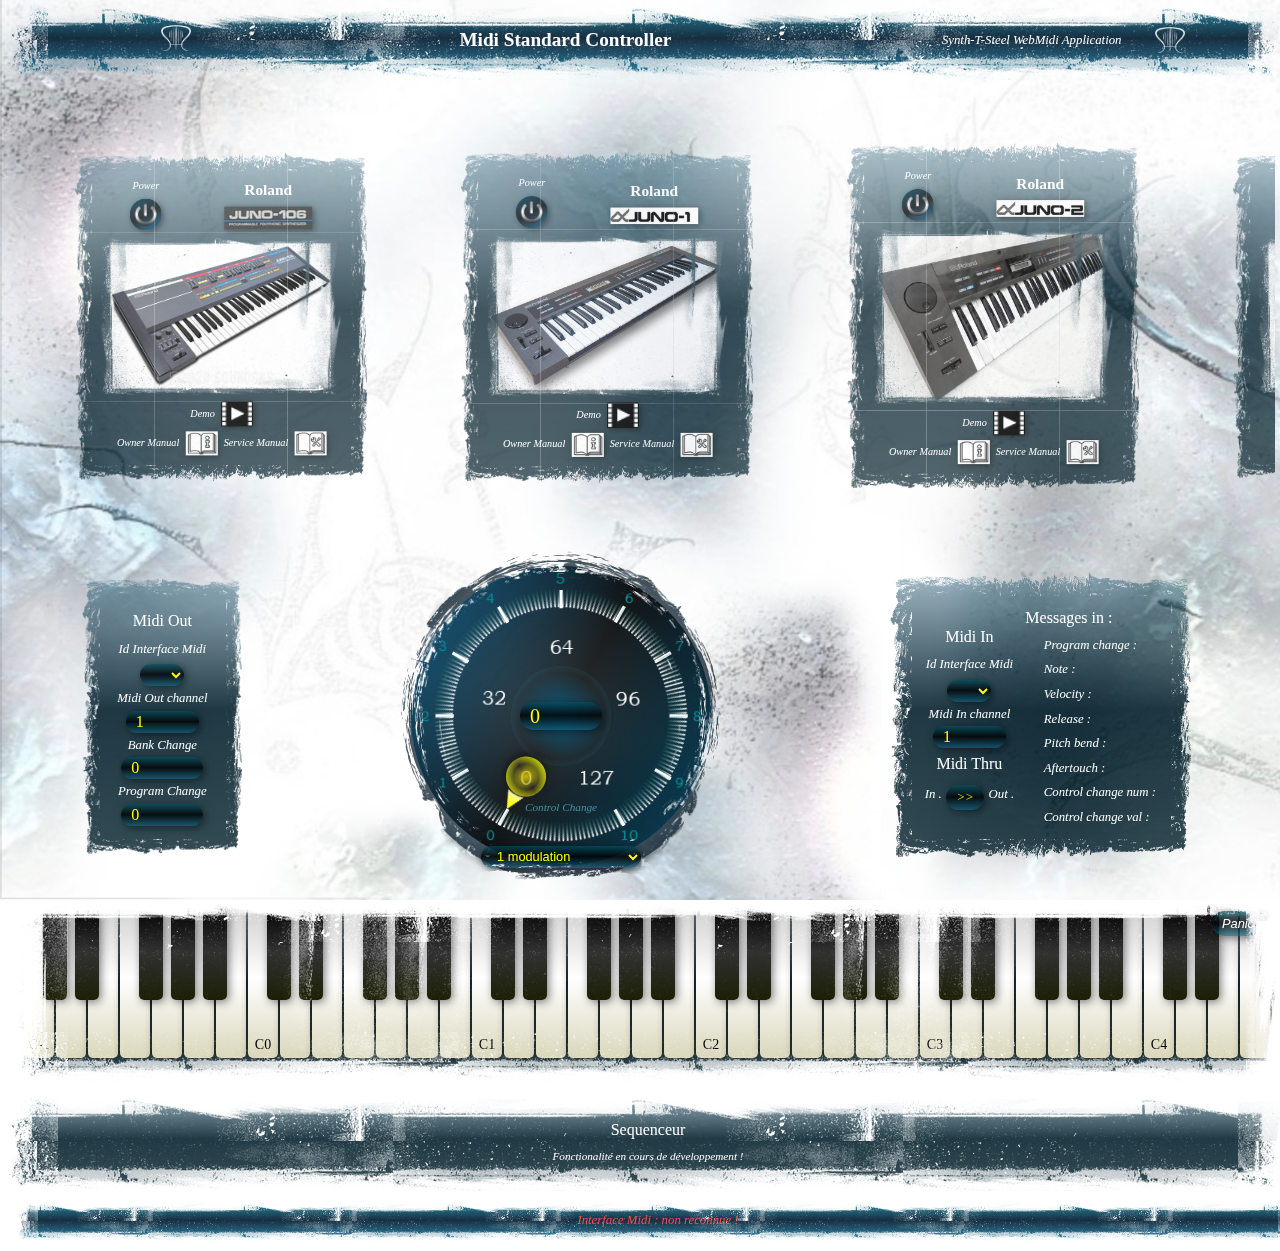
==== commit d8a1b34f: "Update index.html" ====
--- a/index.html
+++ b/index.html
@@ -108,7 +108,7 @@
                             </div>
                         </div>
 
-                        <div>
+                        <div id="message-in">
                             <h2  class="select">Messages in :</h2>
                             <div class="inline" id="pgChgMidiIn">
                                 <h3 >Program change :</h3>
